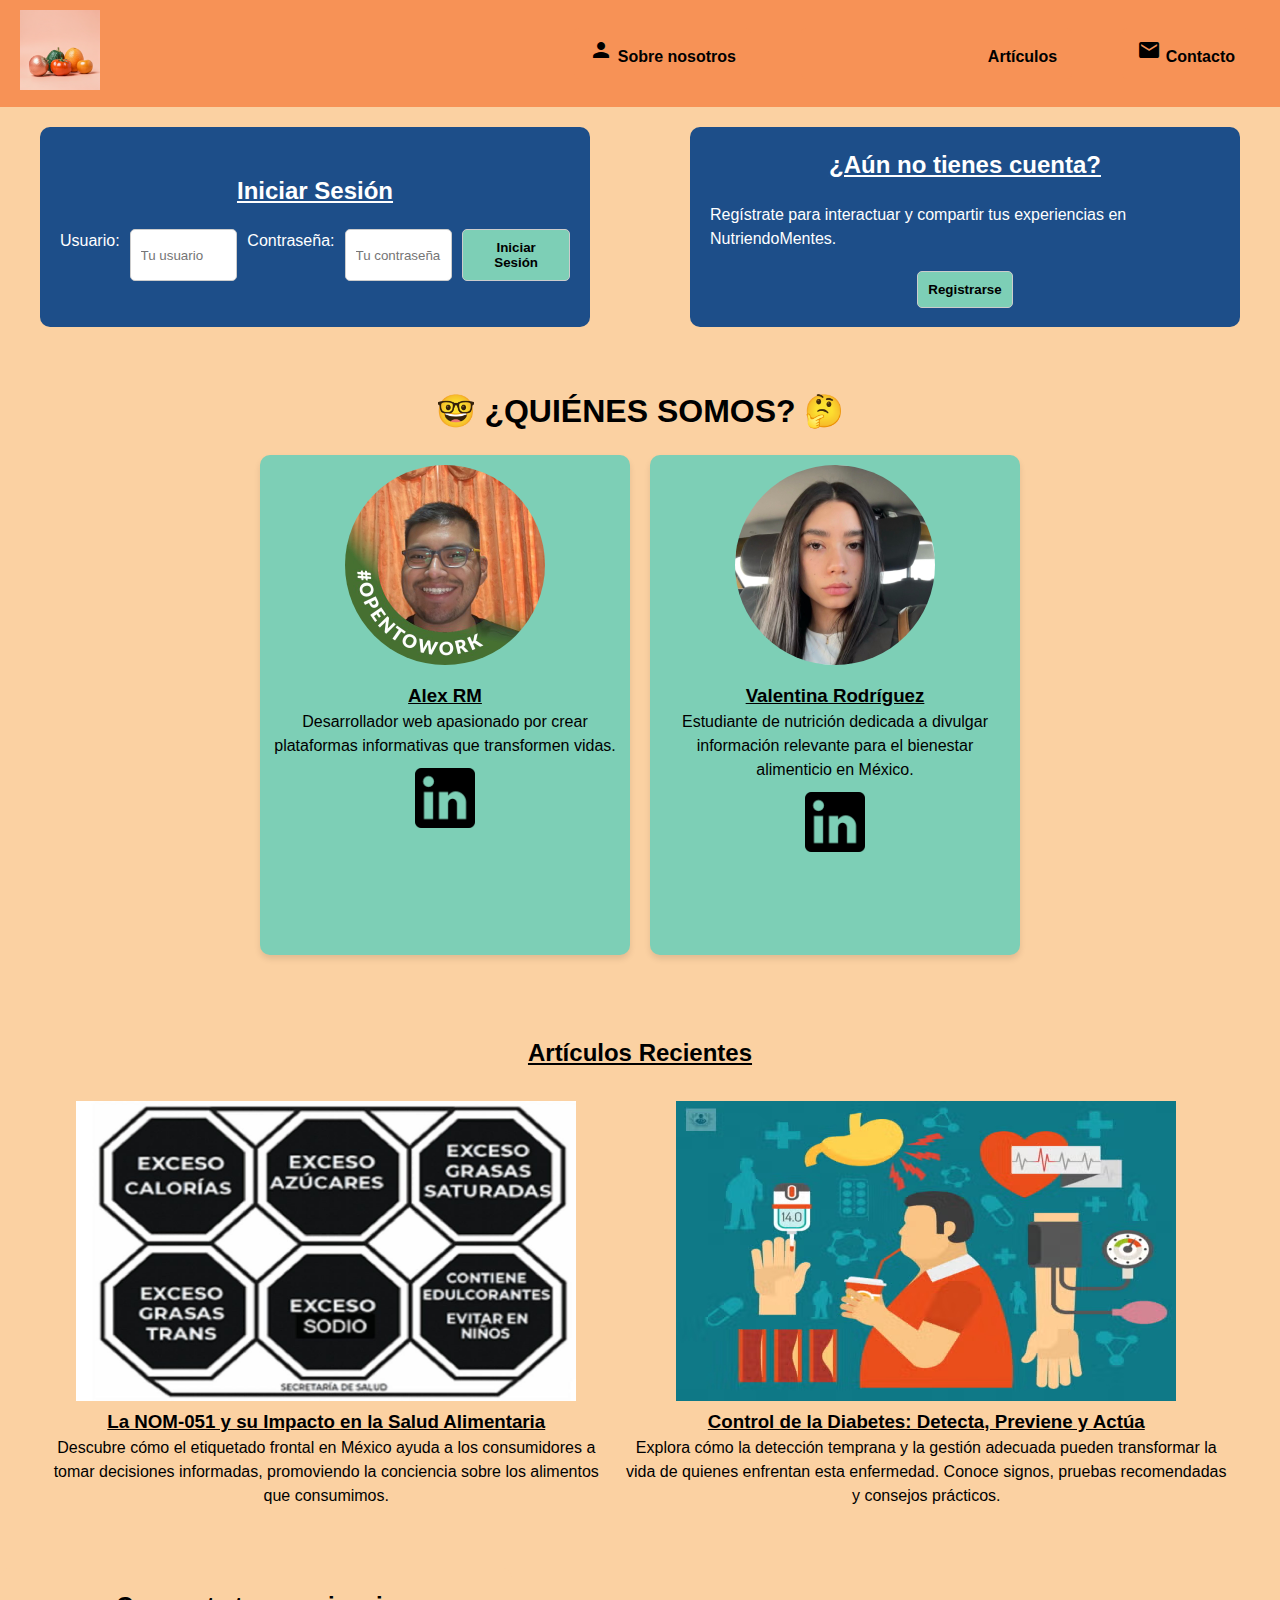
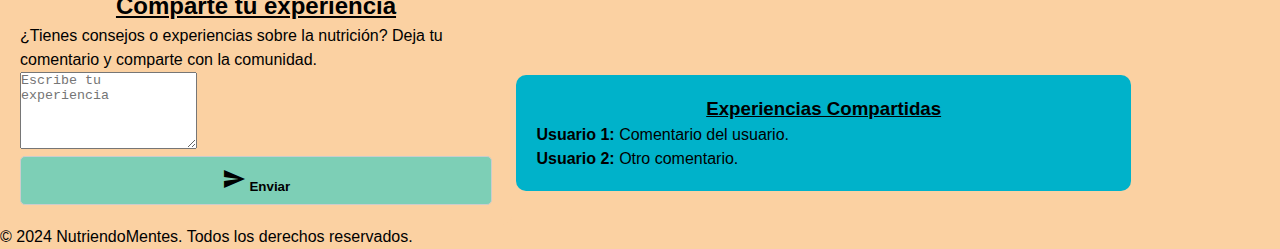
==== index.html @ 524444c1 "feat: :sparkles: Correcciones y cambios en sección de Artículos" ====
<!DOCTYPE html>
<html lang="es">
<head>
    <meta charset="UTF-8">
    <meta name="viewport" content="width=device-width, initial-scale=1.0">
    <meta name="author" content="Alejandro Ruiz Mendoza, Valentina Rodríguez García Ramos">
    <meta name="description" content="Blog sobre nutrición en México y el cambio de hábitos para una vida saludable.">
    <meta name="keywords" content="nutrición, México, salud, hábitos, alimentación, nutriendomentes">
    <meta property="og:title" content="NutriendoMentes">
    <meta property="og:description" content="Blog sobre nutrición en México y el cambio de hábitos para una vida saludable.">
    <meta property="og:image" content="https://raw.githubusercontent.com/AlexRM-27/FPM1/refs/heads/master/assets/nutri.png">
    <meta property="og:url" content="https://alexrm-27.github.io/FPM1/">
    <meta property="og:type" content="website">
    <meta name = "twitter:card" content="summary_large_image">
    <meta name = "twitter:title" content="NutriendoMentes">
    <meta name = "twitter:description" content="Blog sobre nutrición en México y el cambio de hábitos para una vida saludable.">
    <meta name = "twitter:image" content="https://raw.githubusercontent.com/AlexRM-27/FPM1/refs/heads/master/assets/X-NUTRI.png">
    <link rel="stylesheet" href="style.css">
    <title>NutriendoMentes</title>
    <link rel="icon" href="assets/X-NUTRI.png" type="image/x-icon">
    <link rel="stylesheet" href="https://fonts.googleapis.com/icon?family=Material+Icons">
    <link rel="icon" href="path/to/icono.ico" type="image/x-icon">
</head>
<body>
    <header>
        <nav aria-label="Navegación principal" class="navbar">
            <a href="index.html" class="logo"><img src="assets/X-NUTRI.png" alt="NutriendoMentes" width="80" height="80"></a>
            <ul class="nav-menu">
                <li class="nav-item">
                    <a href="#sobre-nosotros"><span class="material-icons">person</span> Sobre nosotros</a>
                </li>
                <li class="nav-item">
                    <a href="#art"><span class="material-icons">article</span> Artículos</a>
                </li>
                <li class="nav-item">
                    <a href="mailto:alejandro.ruiz@ingenieria.unam.edu"><span class="material-icons">email</span> Contacto</a>
                </li>
            </ul>
        </nav>
    </header>

    <!-- Sección de Inicio de Sesión y Registro -->
    <section class="signin-signup">
        <div id="login" class="signin">
            <h2>Iniciar Sesión</h2>
            <form class="signin-form">
                <label for="username">Usuario:</label>
                <input type="text" id="username" placeholder="Tu usuario" required >
                <label for="password">Contraseña:</label>
                <input type="password" id="password" placeholder="Tu contraseña" required>
                <button type="submit">Iniciar Sesión</button>
            </form>
        </div>        
    
        <div id="registro" class="signup">
            <h2>¿Aún no tienes cuenta?</h2>
            <p>Regístrate para interactuar y compartir tus experiencias en NutriendoMentes.</p>
            <a href="registro.html">
                <button>Registrarse</button>
            </a>
        </div>
    </section>


    <main>
    <!-- Sección "Sobre nosotros" -->
         <section id="sobre-nosotros" class="sobre-nosotros">
            <h2>🤓 ¿QUIÉNES SOMOS? 🤔</h2>
            <div class="contenedor-perfiles">
                <!-- Perfil de Alex -->
                <div class="perfil">
                    <img src="assets/alex-lnkdn.jpg" alt="Foto de Alex RM" class="foto-perfil">
                    <h3>Alex RM</h3>
                    <p>Desarrollador web apasionado por crear plataformas informativas que transformen vidas.</p>
                    <a href="https://www.linkedin.com/in/alexrm27/" target="_blank" class="link-linkedin">
                        <img src="assets/linkedin-logo.png" alt="LinkedIn de Alex" width="60" height="60" style="vertical-align: middle;">
                    </a>
                </div>
                <!-- Perfil de Valentina -->
                <div class="perfil">
                    <img src="assets/val-lnkdn.jpg" alt="Foto de Valentina Rodríguez" class="foto-perfil">
                    <h3>Valentina Rodríguez</h3>
                    <p>Estudiante de nutrición dedicada a divulgar información relevante para el bienestar alimenticio en México.</p>
                    <a href="https://www.linkedin.com/in/valentina-rodr%C3%ADguez-garcia-ramos/" target="_blank" class="link-linkedin">
                        <img src="assets/linkedin-logo.png" alt="LinkedIn de Valentina" width="60" height="60" style="vertical-align: middle;">
                    </a>
                </div>
            </div>
        </section>

    <!-- Sección "Artículos del Blog" -->
        <section id="art" class="articulos">
            <h2>Artículos Recientes</h2>
            <div class="contenedor-articulos">
                <a href="art1.html" class="articulo">
                    <figure>
                        <img src="assets/nom051.png" alt="NOM-051 Infografia" width="500" height="300">
                        <figcaption>
                            <h3>La NOM-051 y su Impacto en la Salud Alimentaria</h3>
                            <p>Descubre cómo el etiquetado frontal en México ayuda a los consumidores a tomar decisiones informadas, promoviendo la conciencia sobre los alimentos que consumimos.</p>
                        </figcaption>
                    </figure>
                </a>
                <a  href="art2.html" class="articulo">
                    <figure>
                        <img src="assets/diabetes.png" alt="Diabetes infografía en inglése" width="500" height="300">
                        <figcaption>
                            <h3>Control de la Diabetes: Detecta, Previene y Actúa</h3>
                            <p>Explora cómo la detección temprana y la gestión adecuada pueden transformar la vida de quienes enfrentan esta enfermedad. Conoce signos, pruebas recomendadas y consejos prácticos.</p>
                        </figcaption>
                    </figure>
                </a>
            </div>
        </section>

<!-- Sección de Comentarios Colaborativos -->
<section id="colaboraciones">
    <form>
    <h2>Comparte tu experiencia</h2>
    <p>¿Tienes consejos o experiencias sobre la nutrición? Deja tu comentario y comparte con la comunidad.</p>
        <textarea rows="5" placeholder="Escribe tu experiencia"></textarea>
        <button type="submit"><span class="material-icons">send</span> Enviar</button>
    </form>

    <!-- Lista de comentarios -->
    <ul id="commentList">
        <h3>Experiencias Compartidas</h3>
        <li><strong>Usuario 1:</strong> Comentario del usuario.</li>
        <li><strong>Usuario 2:</strong> Otro comentario.</li>
    </ul>
</section>
</main>

<script>
    // Simulación de autenticación (reutilizando la lógica de la página principal)
    let isLoggedIn = false;

    // Elementos de la sección
    const authWarning = document.getElementById('authWarning');
    const experienceForm = document.getElementById('experienceForm');
    const commentList = document.getElementById('commentList');

    // Mostrar u ocultar el formulario según el estado de sesión
    function updateExperienceSection() {
        if (isLoggedIn) {
            authWarning.style.display = 'none';
            experienceForm.style.display = 'block';
        } else {
            authWarning.style.display = 'block';
            experienceForm.style.display = 'none';
        }
    }

    // Lógica para manejar el envío de experiencias
    experienceForm.addEventListener('submit', function (event) {
        event.preventDefault(); // Prevenir recarga de la página

        if (isLoggedIn) {
            // Obtener datos del formulario
            const nombre = document.getElementById('nombre').value.trim();
            const comentario = document.getElementById('comentario').value.trim();

            if (nombre && comentario) {
                // Crear un nuevo comentario
                const newComment = document.createElement('li');
                newComment.innerHTML = `<strong>${nombre}:</strong> ${comentario}`;
                commentList.appendChild(newComment);

                // Limpiar el formulario
                document.getElementById('nombre').value = '';
                document.getElementById('comentario').value = '';
            } else {
                alert('Por favor, completa todos los campos.');
            }
        } else {
            alert('Debes iniciar sesión para compartir tu experiencia.');
        }
    });

    // Inicializar la sección al cargar la página
    updateExperienceSection();
</script>

<footer>
<p>&copy; 2024 NutriendoMentes. Todos los derechos reservados.</p>
</footer>
    </main>
</body>
</html>
---- style.css ----
:root{
    --color1: #FBD1A2;
    --color2: #F79256;
    --color3: #7DCFB6;
    --color4: #00B2CA;
    --color5: #1D4E89;
    --color6: #000000;
    --color7: #FFFFFF;
}

*{
    margin: 0;
    padding: 0;
    box-sizing: border-box;
}

body {
    background-color: var(--color1);
    font-family: 'Gill Sans', 'Gill Sans MT', Calibri, 'Trebuchet MS', sans-serif;
    color: var(--color6);
    line-height: 1.5;
}

header {
    background-color: var(--color2);
    color: var(--color6);
    padding: 10px 20px;
    text-align: center;
}

h2, h3 {
    font-weight: bold;
    text-align: center;
    text-decoration: underline;
}
/* 
div {
    display: flex;
    flex-direction: column; 
    gap: 20px; 
    align-items: center;
} */

button {
    background-color: var(--color3);
    color: var(--color6);
    border: none;
    margin: auto;
    padding: 10px 20px;
    border-radius: 5px;
    cursor: pointer;
    font-weight: bold;
    transition: transform 0.3s, background-color 0.3s;
}

nav ul {
    list-style: none; /* Quitar bullets */
    display: flex; /* Alinear horizontalmente */
    justify-content: center; /* Centrar los elementos */
    gap: 30px; /* Espaciado entre elementos */
    padding: 0;
    margin: 0;
}

.navbar {
    display: flex;
    align-items: center;
    justify-content: space-between;
}

.nav-item {
    display: inline-block; /* Asegura que cada elemento sea un bloque en línea */
    margin: 0 10px auto; /* Espaciado horizontal entre los elementos */
    padding: 10px 15px; /* Espaciado interno */
    background-color: var(--color2); /* Fondo */
    border-radius: 5px; /* Bordes redondeados */
    text-align: center; /* Centra el texto dentro del bloque */
    transition: background-color 0.3s ease; /* Transición suave al interactuar */
}

.nav-item a {
    text-decoration: none; /* Quitar subrayado */
    color: var(--color6); /* Color del texto */
    font-weight: bold;
    display: block; /* Hace que el enlace ocupe todo el área del bloque */
}

.nav-item:hover {
    background-color: var(--color3); /* Cambiar el fondo al pasar el ratón */
    color: var(--color1); /* Cambiar el color del texto */
}

.signin-signup {
    display: flex;
    gap: 20px; 
    align-items: center;
    margin: 20px auto;
    gap: 20px;
    justify-content: center;
    flex-flow: row wrap;
}

.signin {
    display: flex;
    flex-direction: column;
    justify-content: center; 
    gap: 20px; 
    align-items: center;
    width: 550px;
    height: 200px;
    margin: auto; 
    background-color: var(--color5);
    color: var(--color7);
    padding: 20px;
    border-radius: 10px;
}

.signin-form {
    display: flex;
    flex-direction: row;
    gap: 10px;
    margin: 0 auto;
}

.signup {
    display: flex;
    flex-direction: column;
    justify-content: center;
    gap: 20px;
    align-items: center;
    width: 550px;
    height: 200px;
    margin: auto; 
    background-color: var(--color5);
    color: var(--color7);
    padding: 20px;
    border-radius: 10px;
}

.sobre-nosotros {
    text-align: center;
    margin: 40px auto; /* Centra la sección horizontalmente */
    max-width: 800px; /* Ancho máximo */
    padding: 20px;
    border-radius: 10px;
}

.sobre-nosotros h2 {
    font-size: 2rem;
    margin-bottom: 20px;
    text-decoration: none;
}

.contenedor-perfiles {
    display: flex;
    gap: 20px;
    justify-content: center;
    flex-flow: row;
}

.perfil{
    text-align: center;
    background-color: var(--color3);
    width: 450px;
    height: 500px;
    border-radius: 10px;
    box-shadow: 0 4px 6px rgba(0, 0, 0, 0.1);
    transition: transform 0.3s, background-color 0.3s;
}

.perfil p{
    margin: 0 10px;
}

.foto-perfil{
    width: 200px;
    height: 200px;
    border-radius: 50%;
    object-fit: cover;
    margin: 10px;
}

.link-linkedin{
    display: inline-flex;
    align-items: center;
    text-decoration: none;
    font-weight: bold;
    margin-top: 10px;
}

.perfil:hover{
    transform: scale(1.05);
    background-color: var(--color4);
}

.articulos {
    padding: 20px;
    margin: 10px 0;
}

.contenedor-articulos {
    display: flex;
    gap: 20px;
    padding: 30px;
    overflow-x: auto;
    scroll-snap-type: x mandatory;
}

.articulo{
    scroll-snap-align: start;
    text-align: center;
    text-decoration: none;
    color: var(--letter-color);
}

.boton-art{
    background-color: var(--color5);
    color: var(--color7);
    padding: 10px 20px;
    border-radius: 5px;
    cursor: pointer;
    font-weight: bold;
    transition: transform 0.3s, background-color 0.3s;
}

button:hover {
    background-color: var(--color6);
    color: var(--color7);
}


#login input, button{
    width: 100%;
    padding: 10px;
    border: 1px solid #ccc;
    border-radius: 5px;
    box-sizing: border-box;
}

#colaboraciones form {
    display: inline-block;
    width: 40%; /* Ocupa la mitad del espacio */
    background-color: var(--color1);
    padding: 20px;
    border-radius: 10px;
}

#commentList {
    display: inline-block;
    width: 48%; /* Ocupa la mitad del espacio */
    background-color: var(--color4);
    padding: 20px;
    border-radius: 10px;
    list-style: none; /* Sin bullets */
    max-height: 400px; /* Altura máxima con scroll */
    overflow-y: auto; /* Barra de desplazamiento si es necesario */
}
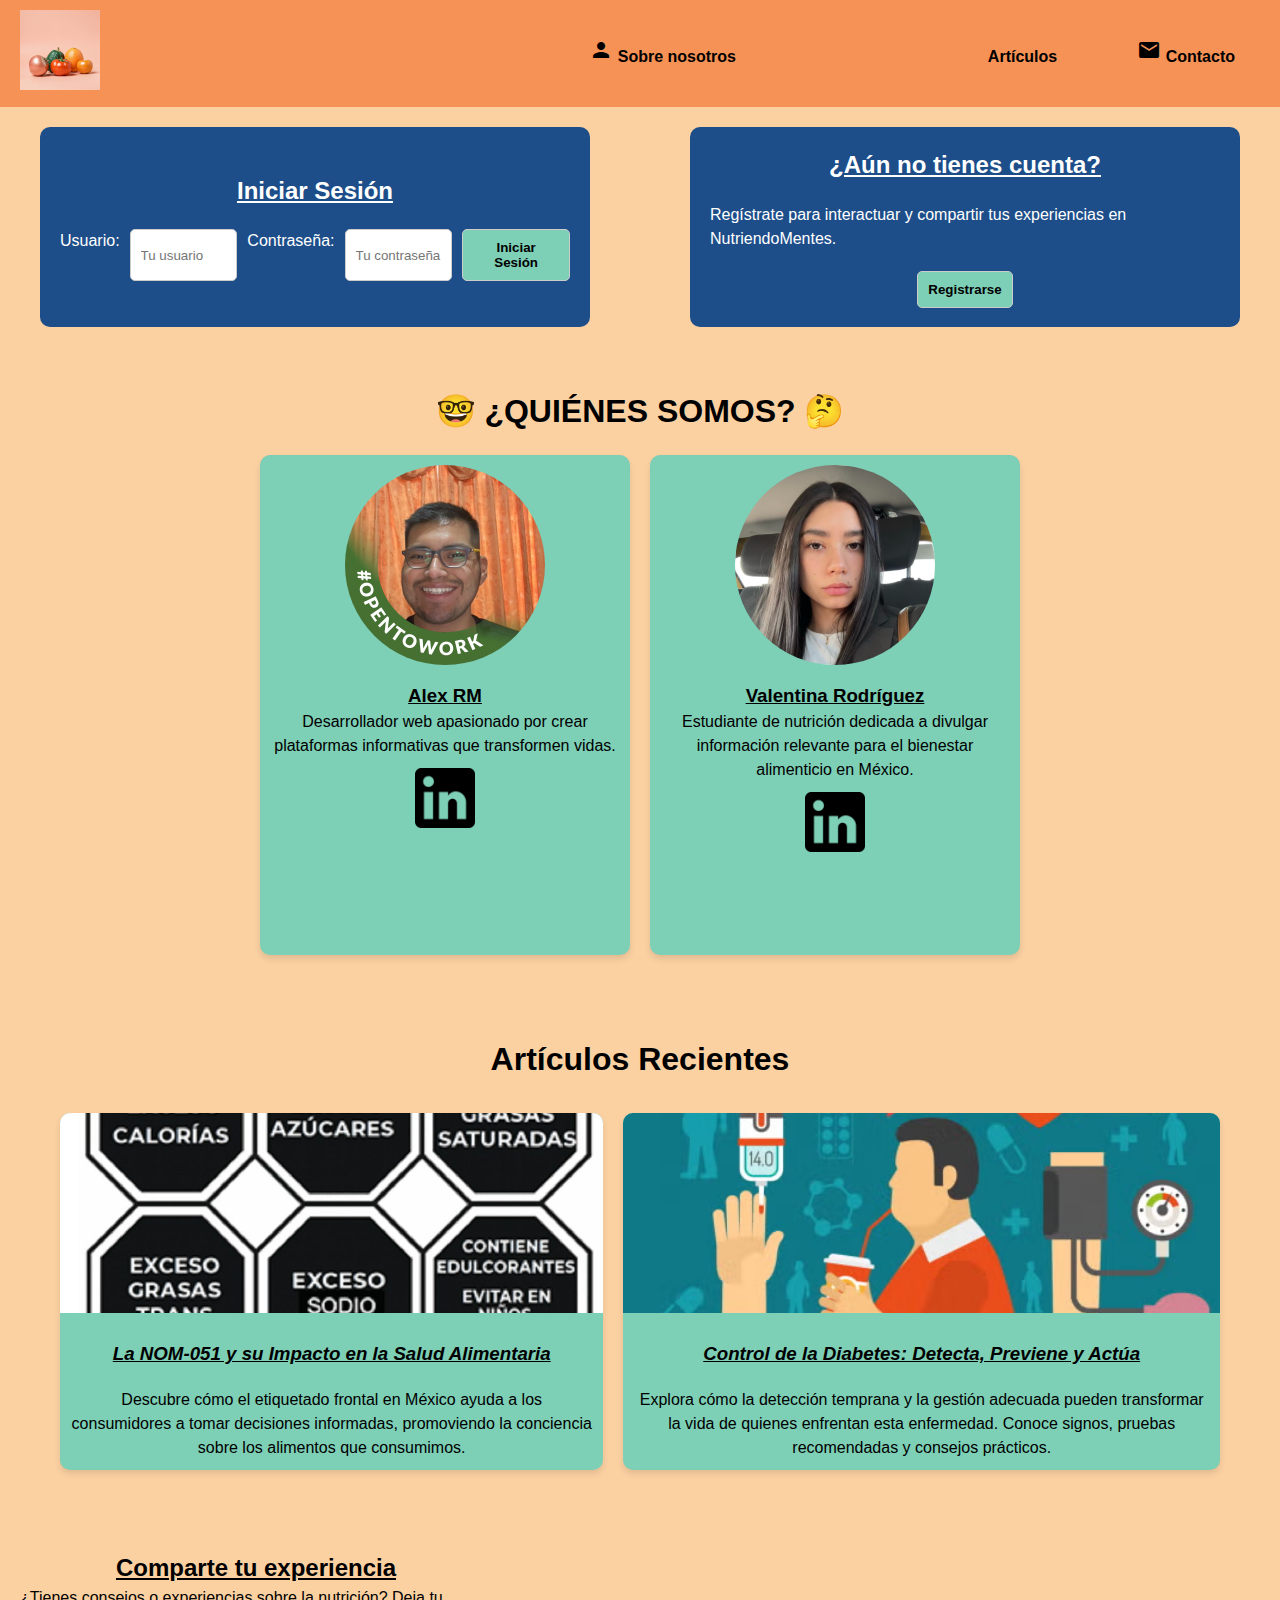
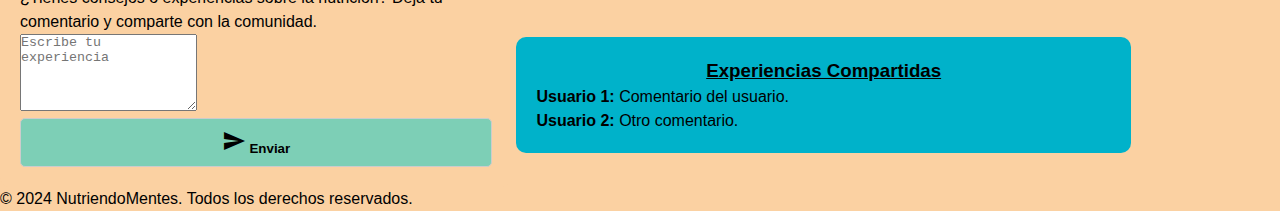
==== commit 31e6203a: "style: :lipstick: Cambio en el diseño de los artículos." ====
--- a/index.html
+++ b/index.html
@@ -94,7 +94,7 @@
             <div class="contenedor-articulos">
                 <a href="art1.html" class="articulo">
                     <figure>
-                        <img src="assets/nom051.png" alt="NOM-051 Infografia" width="500" height="300">
+                        <img src="assets/nom051.png" alt="NOM-051 Infografia">
                         <figcaption>
                             <h3>La NOM-051 y su Impacto en la Salud Alimentaria</h3>
                             <p>Descubre cómo el etiquetado frontal en México ayuda a los consumidores a tomar decisiones informadas, promoviendo la conciencia sobre los alimentos que consumimos.</p>
@@ -103,7 +103,7 @@
                 </a>
                 <a  href="art2.html" class="articulo">
                     <figure>
-                        <img src="assets/diabetes.png" alt="Diabetes infografía en inglése" width="500" height="300">
+                        <img src="assets/diabetes.png" alt="Diabetes infografía en inglése">
                         <figcaption>
                             <h3>Control de la Diabetes: Detecta, Previene y Actúa</h3>
                             <p>Explora cómo la detección temprana y la gestión adecuada pueden transformar la vida de quienes enfrentan esta enfermedad. Conoce signos, pruebas recomendadas y consejos prácticos.</p>
--- a/style.css
+++ b/style.css
@@ -33,13 +33,6 @@
     text-align: center;
     text-decoration: underline;
 }
-/* 
-div {
-    display: flex;
-    flex-direction: column; 
-    gap: 20px; 
-    align-items: center;
-} */
 
 button {
     background-color: var(--color3);
@@ -195,7 +188,12 @@
 
 .articulos {
     padding: 20px;
-    margin: 10px 0;
+    margin: 10px;
+}
+
+.articulos h2 {
+    font-size: 2rem;
+    text-decoration: none;
 }
 
 .contenedor-articulos {
@@ -210,7 +208,32 @@
     scroll-snap-align: start;
     text-align: center;
     text-decoration: none;
-    color: var(--letter-color);
+    color: var(--color6);
+    background-color: var(--color3);
+    border-radius: 10px;
+    box-shadow: 0 4px 6px rgba(0, 0, 0, 0.1);
+    transition: transform 0.3s, background-color 0.3s;
+}
+
+.articulo h3{
+    margin: 20px;
+    font-style: italic;
+}
+
+.articulo p{
+    margin: 10px 10px;
+}
+
+.articulo img{
+    width: 100%;
+    height: 200px;
+    object-fit: cover;
+    border-radius: 10px 10px 0 0;
+}
+
+.articulo:hover{
+    transform: scale(1.05);
+    background-color: var(--color4);
 }
 
 .boton-art{
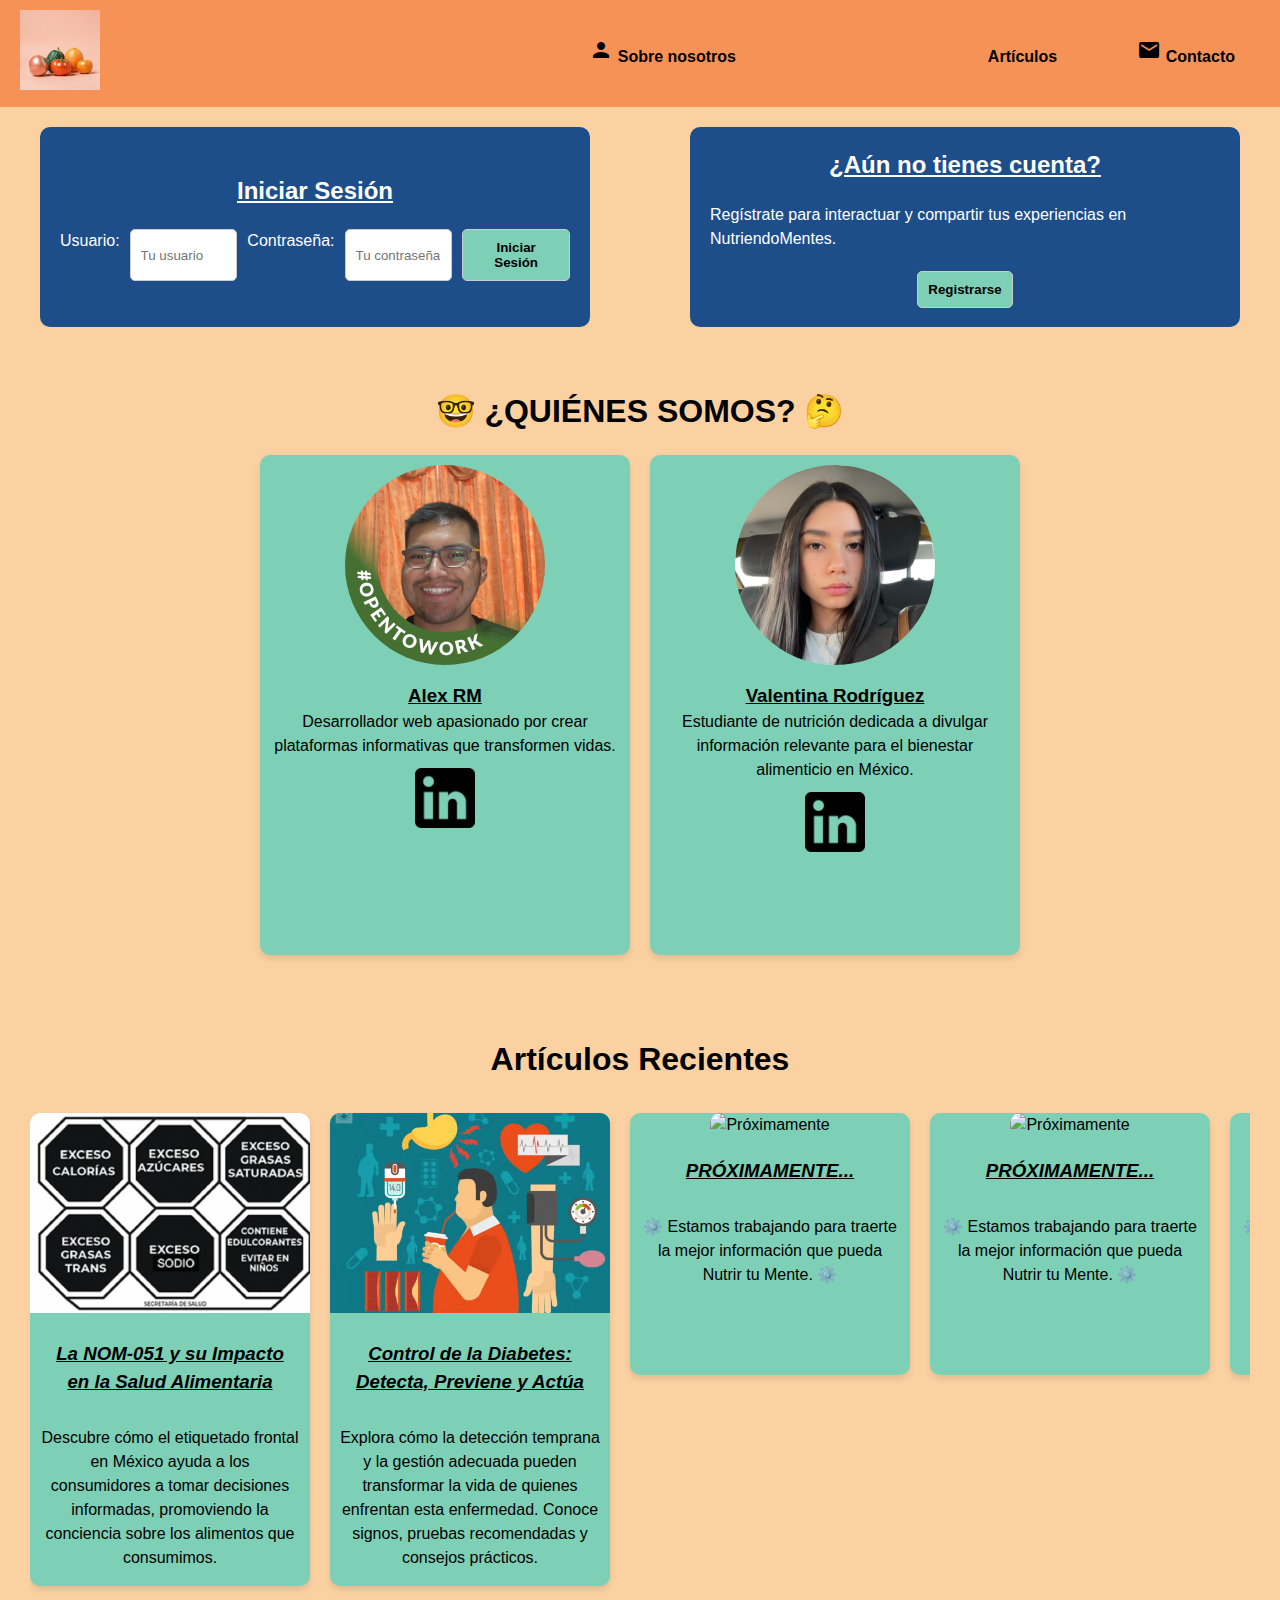
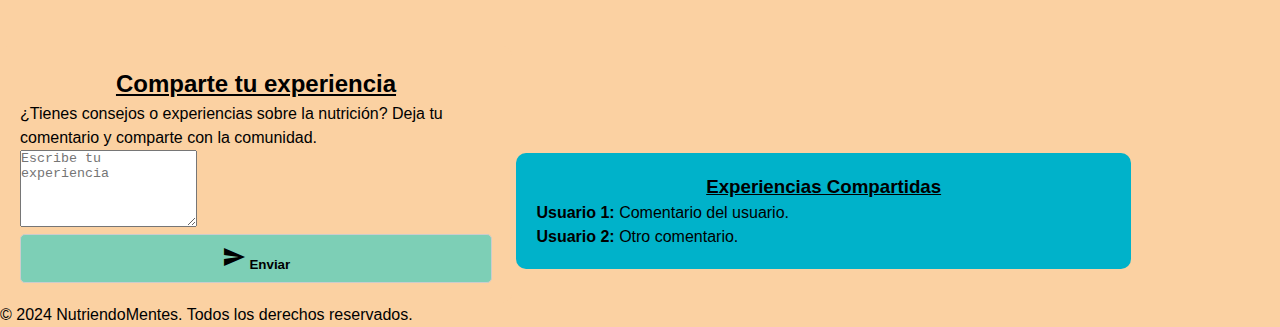
==== commit 0e374cf5: "feat: :sparkles: Correciones y adiciones de estilos en sección de Artículos" ====
--- a/index.html
+++ b/index.html
@@ -103,10 +103,46 @@
                 </a>
                 <a  href="art2.html" class="articulo">
                     <figure>
-                        <img src="assets/diabetes.png" alt="Diabetes infografía en inglése">
+                        <img src="assets/diabetes.png" alt="Diabetes infografía en inglés">
                         <figcaption>
                             <h3>Control de la Diabetes: Detecta, Previene y Actúa</h3>
                             <p>Explora cómo la detección temprana y la gestión adecuada pueden transformar la vida de quienes enfrentan esta enfermedad. Conoce signos, pruebas recomendadas y consejos prácticos.</p>
+                        </figcaption>
+                    </figure>
+                </a>
+                <a  href="#" class="articulo">
+                    <figure>
+                        <img src="https://media0.giphy.com/media/v1.Y2lkPTc5MGI3NjExcmFld3Q2MDh2bG0wbjY3bzl0aGhud2x2bWYwMW9mM25hMHI5b3JiNSZlcD12MV9pbnRlcm5hbF9naWZfYnlfaWQmY3Q9Zw/JqmupuTVZYaQX5s094/giphy.webp" alt="Próximamente">
+                        <figcaption>
+                            <h3>PRÓXIMAMENTE...</h3>
+                            <p>⚙️ Estamos trabajando para traerte la mejor información que pueda Nutrir tu Mente. ⚙️</p>
+                        </figcaption>
+                    </figure>
+                </a>
+                <a  href="#" class="articulo">
+                    <figure>
+                        <img src="https://media0.giphy.com/media/v1.Y2lkPTc5MGI3NjExcmFld3Q2MDh2bG0wbjY3bzl0aGhud2x2bWYwMW9mM25hMHI5b3JiNSZlcD12MV9pbnRlcm5hbF9naWZfYnlfaWQmY3Q9Zw/JqmupuTVZYaQX5s094/giphy.webp" alt="Próximamente">
+                        <figcaption>
+                            <h3>PRÓXIMAMENTE...</h3>
+                            <p>⚙️ Estamos trabajando para traerte la mejor información que pueda Nutrir tu Mente. ⚙️</p>
+                        </figcaption>
+                    </figure>
+                </a>
+                <a  href="#" class="articulo">
+                    <figure>
+                        <img src="https://media0.giphy.com/media/v1.Y2lkPTc5MGI3NjExcmFld3Q2MDh2bG0wbjY3bzl0aGhud2x2bWYwMW9mM25hMHI5b3JiNSZlcD12MV9pbnRlcm5hbF9naWZfYnlfaWQmY3Q9Zw/JqmupuTVZYaQX5s094/giphy.webp" alt="Próximamente">
+                        <figcaption>
+                            <h3>PRÓXIMAMENTE...</h3>
+                            <p>⚙️ Estamos trabajando para traerte la mejor información que pueda Nutrir tu Mente. ⚙️</p>
+                        </figcaption>
+                    </figure>
+                </a>
+                <a  href="#" class="articulo">
+                    <figure>
+                        <img src="https://media0.giphy.com/media/v1.Y2lkPTc5MGI3NjExcmFld3Q2MDh2bG0wbjY3bzl0aGhud2x2bWYwMW9mM25hMHI5b3JiNSZlcD12MV9pbnRlcm5hbF9naWZfYnlfaWQmY3Q9Zw/JqmupuTVZYaQX5s094/giphy.webp" alt="Próximamente">
+                        <figcaption>
+                            <h3>PRÓXIMAMENTE...</h3>
+                            <p>⚙️ Estamos trabajando para traerte la mejor información que pueda Nutrir tu Mente. ⚙️</p>
                         </figcaption>
                     </figure>
                 </a>
--- a/style.css
+++ b/style.css
@@ -208,6 +208,8 @@
     scroll-snap-align: start;
     text-align: center;
     text-decoration: none;
+    width: 300px;
+    height: 100%;
     color: var(--color6);
     background-color: var(--color3);
     border-radius: 10px;
@@ -221,6 +223,9 @@
 }
 
 .articulo p{
+    display: inline-block;
+    width: 260px;
+    height: 150px;
     margin: 10px 10px;
 }
 
@@ -235,22 +240,6 @@
     transform: scale(1.05);
     background-color: var(--color4);
 }
-
-.boton-art{
-    background-color: var(--color5);
-    color: var(--color7);
-    padding: 10px 20px;
-    border-radius: 5px;
-    cursor: pointer;
-    font-weight: bold;
-    transition: transform 0.3s, background-color 0.3s;
-}
-
-button:hover {
-    background-color: var(--color6);
-    color: var(--color7);
-}
-
 
 #login input, button{
     width: 100%;
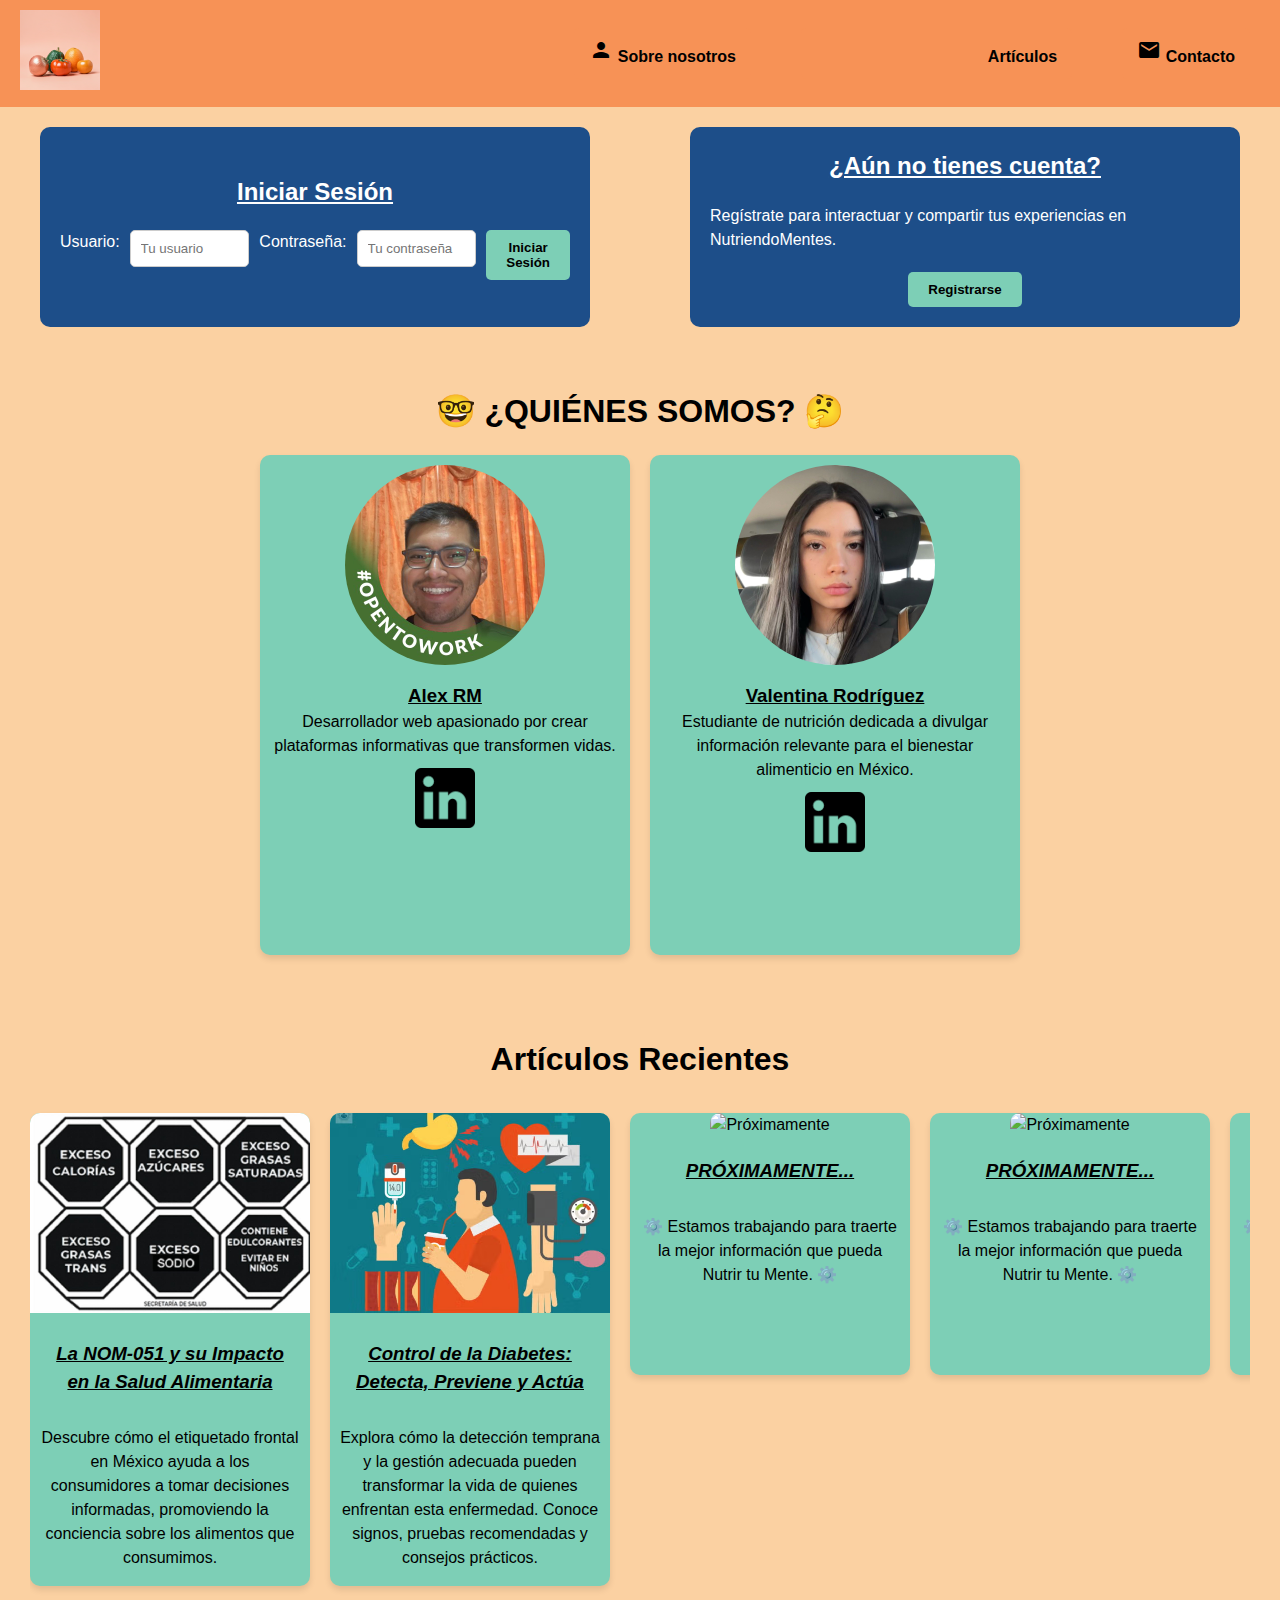
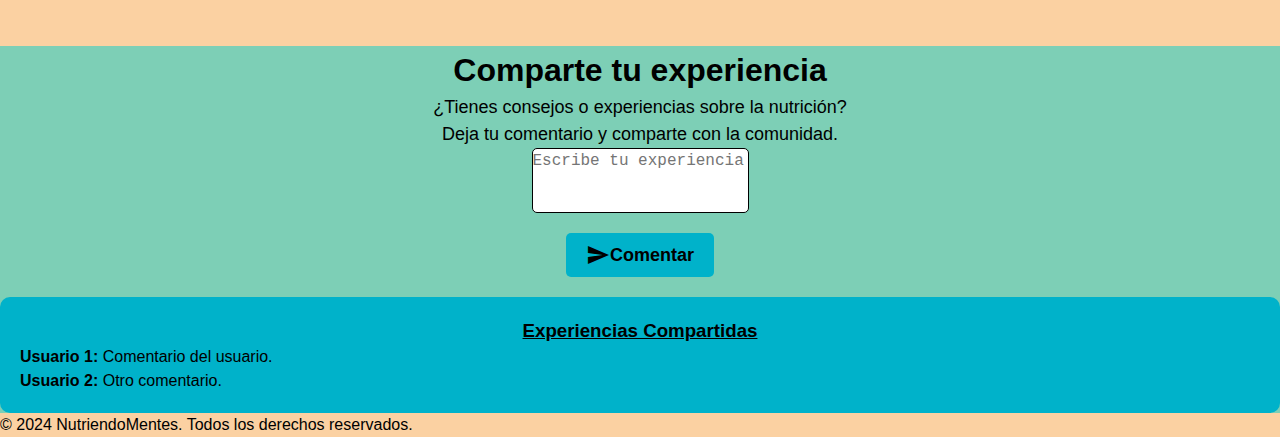
==== commit 2e362cbe: "feat: :sparkles: Rediseño sección comentarios y correcciones menores." ====
--- a/index.html
+++ b/index.html
@@ -150,16 +150,17 @@
         </section>
 
 <!-- Sección de Comentarios Colaborativos -->
-<section id="colaboraciones">
+<section class="experiencias">
     <form>
     <h2>Comparte tu experiencia</h2>
-    <p>¿Tienes consejos o experiencias sobre la nutrición? Deja tu comentario y comparte con la comunidad.</p>
-        <textarea rows="5" placeholder="Escribe tu experiencia"></textarea>
-        <button type="submit"><span class="material-icons">send</span> Enviar</button>
+    <p>¿Tienes consejos o experiencias sobre la nutrición?</p>
+    <p>Deja tu comentario y comparte con la comunidad.</p>
+        <textarea placeholder="Escribe tu experiencia"></textarea>
+        <button type="submit"><span class="material-icons">send</span> <p>Comentar</p></button>
     </form>
 
     <!-- Lista de comentarios -->
-    <ul id="commentList">
+    <ul class="comentarios">
         <h3>Experiencias Compartidas</h3>
         <li><strong>Usuario 1:</strong> Comentario del usuario.</li>
         <li><strong>Usuario 2:</strong> Otro comentario.</li>
@@ -167,56 +168,6 @@
 </section>
 </main>
 
-<script>
-    // Simulación de autenticación (reutilizando la lógica de la página principal)
-    let isLoggedIn = false;
-
-    // Elementos de la sección
-    const authWarning = document.getElementById('authWarning');
-    const experienceForm = document.getElementById('experienceForm');
-    const commentList = document.getElementById('commentList');
-
-    // Mostrar u ocultar el formulario según el estado de sesión
-    function updateExperienceSection() {
-        if (isLoggedIn) {
-            authWarning.style.display = 'none';
-            experienceForm.style.display = 'block';
-        } else {
-            authWarning.style.display = 'block';
-            experienceForm.style.display = 'none';
-        }
-    }
-
-    // Lógica para manejar el envío de experiencias
-    experienceForm.addEventListener('submit', function (event) {
-        event.preventDefault(); // Prevenir recarga de la página
-
-        if (isLoggedIn) {
-            // Obtener datos del formulario
-            const nombre = document.getElementById('nombre').value.trim();
-            const comentario = document.getElementById('comentario').value.trim();
-
-            if (nombre && comentario) {
-                // Crear un nuevo comentario
-                const newComment = document.createElement('li');
-                newComment.innerHTML = `<strong>${nombre}:</strong> ${comentario}`;
-                commentList.appendChild(newComment);
-
-                // Limpiar el formulario
-                document.getElementById('nombre').value = '';
-                document.getElementById('comentario').value = '';
-            } else {
-                alert('Por favor, completa todos los campos.');
-            }
-        } else {
-            alert('Debes iniciar sesión para compartir tu experiencia.');
-        }
-    });
-
-    // Inicializar la sección al cargar la página
-    updateExperienceSection();
-</script>
-
 <footer>
 <p>&copy; 2024 NutriendoMentes. Todos los derechos reservados.</p>
 </footer>
--- a/style.css
+++ b/style.css
@@ -46,6 +46,10 @@
     transition: transform 0.3s, background-color 0.3s;
 }
 
+button:hover {
+    background-color: var(--color4);
+}
+
 nav ul {
     list-style: none; /* Quitar bullets */
     display: flex; /* Alinear horizontalmente */
@@ -59,6 +63,7 @@
     display: flex;
     align-items: center;
     justify-content: space-between;
+    flex-wrap: wrap;
 }
 
 .nav-item {
@@ -130,6 +135,15 @@
     border-radius: 10px;
 }
 
+#login input{
+    width: 100%;
+    height: fit-content;
+    padding: 10px;
+    border: 1px solid #ccc;
+    border-radius: 5px;
+    box-sizing: border-box;
+}
+
 .sobre-nosotros {
     text-align: center;
     margin: 40px auto; /* Centra la sección horizontalmente */
@@ -241,30 +255,76 @@
     background-color: var(--color4);
 }
 
-#login input, button{
+.experiencias {
     width: 100%;
-    padding: 10px;
-    border: 1px solid #ccc;
+    display: flex;
+    flex-flow: column wrap;
+    justify-content: center;
+    background-color: var(--color3);
+}
+
+.experiencias form {
+    display: flex;
+    width: auto;
+    border-radius: 10px;
+    flex-flow: column wrap;
+    justify-content: center;
+    align-items: center;
+}
+
+.experiencias h2 {
+    text-decoration: solid none;
+    font-size: 2rem;
+}
+
+.experiencias p {
+    display: flex;
+    flex-flow: column wrap;
+    justify-content: center;
+    text-align: center;
+    font-size: large;
+}
+
+.experiencias textarea{
+    margin: 0;
+    padding: 0;
+    font-size: 16px;
+    line-height: 1.5;
+    resize: none;
+    overflow: scroll;
     border-radius: 5px;
-    box-sizing: border-box;
-}
-
-#colaboraciones form {
+    border: 1px solid var(--color6);
+    max-width: auto;
+    max-height: auto;
+}
+
+.experiencias button {
+    display: flex;
+    flex-direction: row;
+    text-align: center;
+    justify-content: center;
+    align-items: center;
+    margin: 20px;
+    padding: 10px 20px;
+    background-color: var(--color4);
+    border: none;
+    border-radius: 5px;
+    cursor: pointer;
+    transition: background-color 0.3s ease;
+}
+
+.experiencias button:hover {
+    background-color: var(--color5);
+}
+
+.comentarios {
     display: inline-block;
-    width: 40%; /* Ocupa la mitad del espacio */
-    background-color: var(--color1);
-    padding: 20px;
-    border-radius: 10px;
-}
-
-#commentList {
-    display: inline-block;
-    width: 48%; /* Ocupa la mitad del espacio */
-    background-color: var(--color4);
-    padding: 20px;
-    border-radius: 10px;
-    list-style: none; /* Sin bullets */
-    max-height: 400px; /* Altura máxima con scroll */
-    overflow-y: auto; /* Barra de desplazamiento si es necesario */
-}
-
+    width: auto;
+    background-color: var(--color4);
+    padding: 20px;
+    border-radius: 10px;
+    list-style: none;
+    max-height: 400px;
+    overflow-y: auto;
+}
+
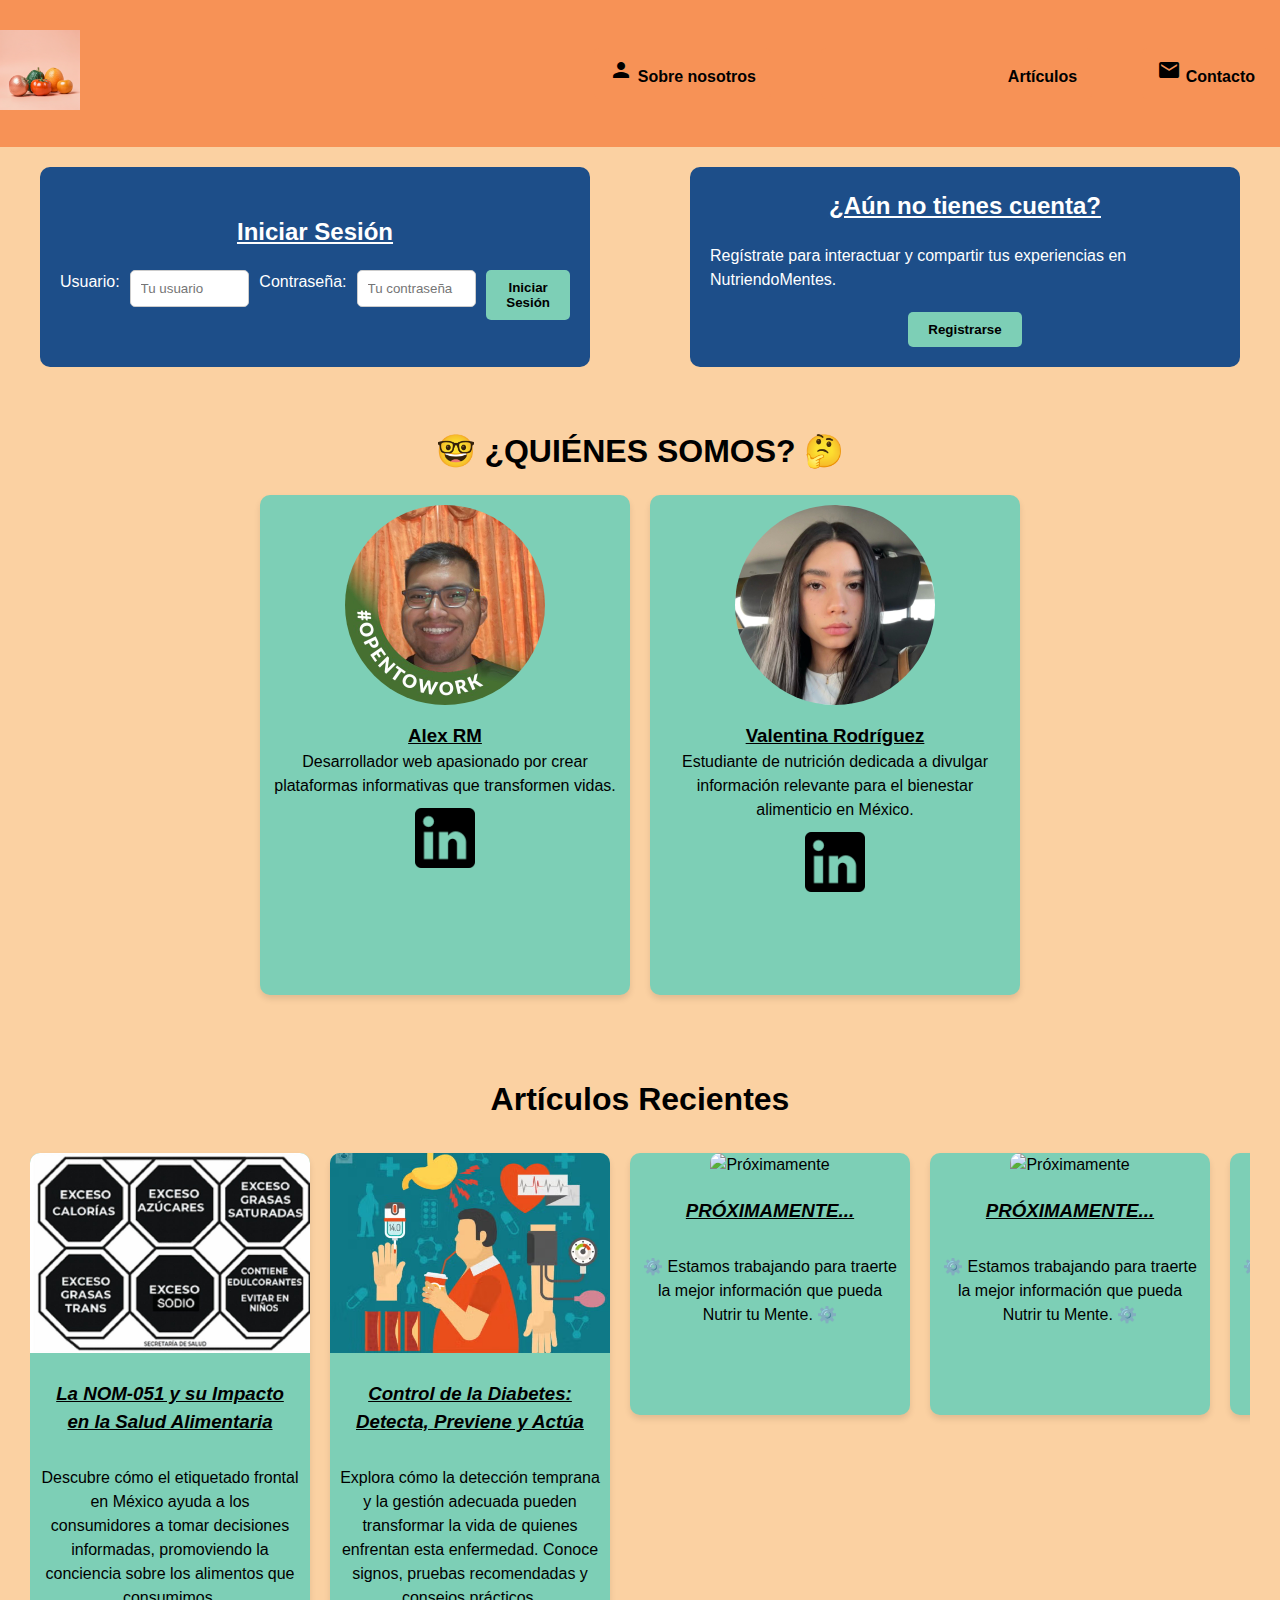
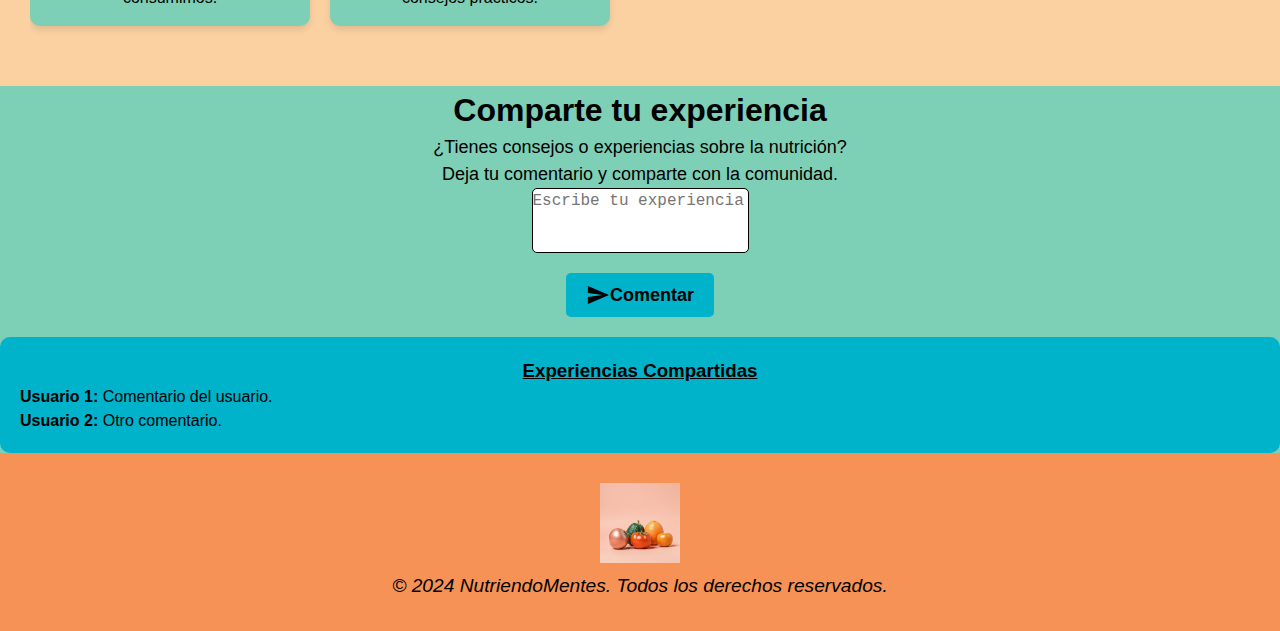
==== commit d21b9b98: "feat: :lipstick: Se añade estilo en el footer." ====
--- a/index.html
+++ b/index.html
@@ -169,6 +169,7 @@
 </main>
 
 <footer>
+<a href="index.html" class="logo"><img src="assets/X-NUTRI.png" alt="NutriendoMentes" width="80" height="80"></a>
 <p>&copy; 2024 NutriendoMentes. Todos los derechos reservados.</p>
 </footer>
     </main>
--- a/style.css
+++ b/style.css
@@ -24,7 +24,7 @@
 header {
     background-color: var(--color2);
     color: var(--color6);
-    padding: 10px 20px;
+    padding: 30px 0;
     text-align: center;
 }
 
@@ -48,6 +48,15 @@
 
 button:hover {
     background-color: var(--color4);
+}
+
+footer{
+    background-color: var(--color2);
+    color: var(--color6);
+    text-align: center;
+    font-size: larger;
+    font-style: italic;
+    padding: 30px 0;
 }
 
 nav ul {
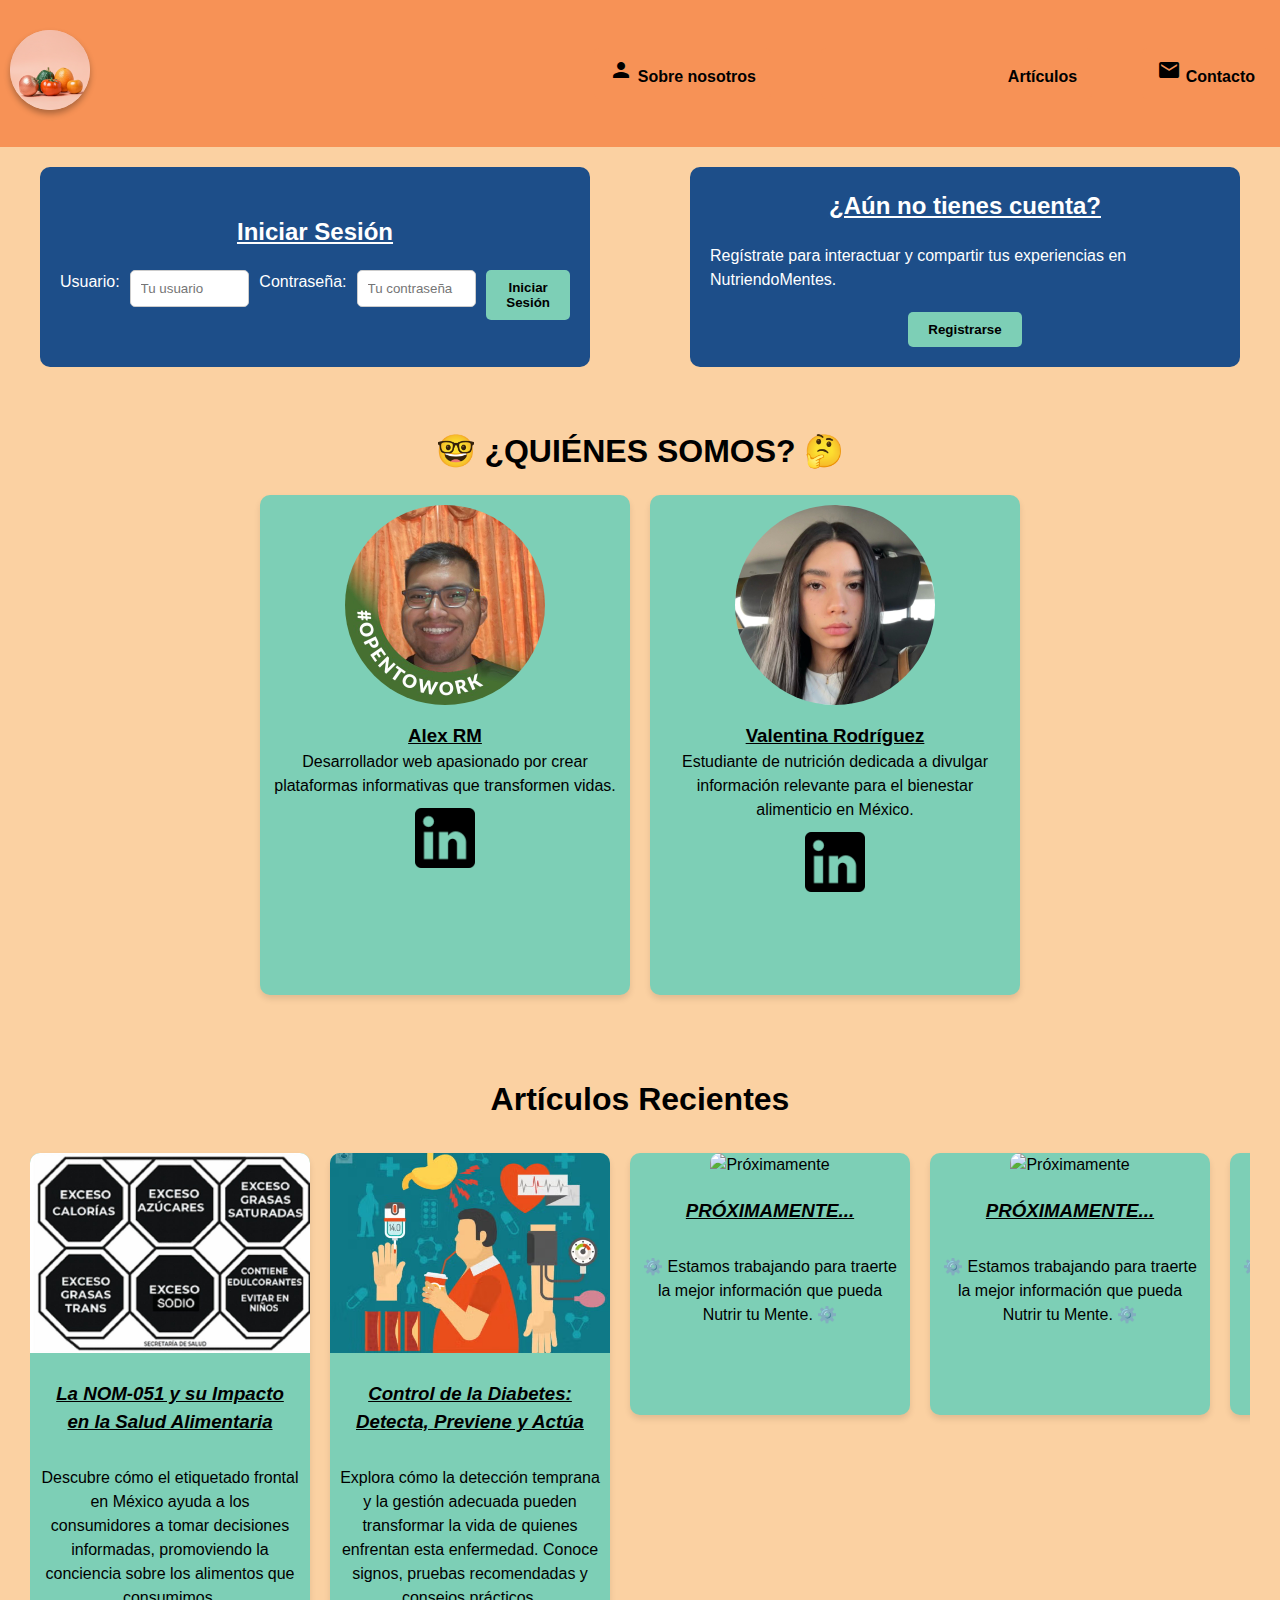
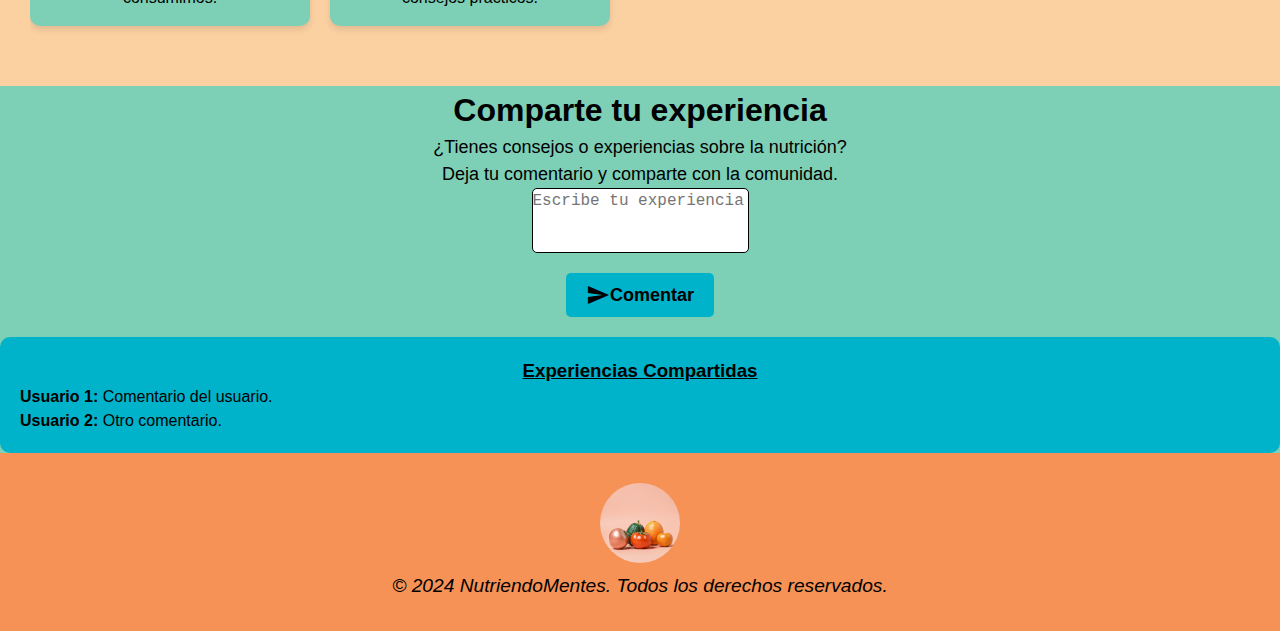
==== commit cb814ca4: "feat: :sparkles: Se agrega logo flotante en página principal." ====
--- a/index.html
+++ b/index.html
@@ -38,7 +38,9 @@
             </ul>
         </nav>
     </header>
-
+    <div class="logo-flotante">
+        <a href="index.html"><img src="assets/X-NUTRI.png" alt="NutriendoMentes"></a>
+    </div>
     <!-- Sección de Inicio de Sesión y Registro -->
     <section class="signin-signup">
         <div id="login" class="signin">
--- a/style.css
+++ b/style.css
@@ -28,7 +28,7 @@
     text-align: center;
 }
 
-h2, h3 {
+h1, h2, h3 {
     font-weight: bold;
     text-align: center;
     text-decoration: underline;
@@ -57,6 +57,10 @@
     font-size: larger;
     font-style: italic;
     padding: 30px 0;
+    position: relative;
+    bottom: 0;
+    left: 0;
+    right: 0;
 }
 
 nav ul {
@@ -68,11 +72,37 @@
     margin: 0;
 }
 
+.logo-flotante{
+    position: fixed;
+    top: 30px;
+    left: 10px;
+    width: 80px;
+    height: 80px;
+    border-radius: 50%;
+    z-index: 100;
+    box-shadow: 0 4px 6px rgba(0, 0, 0, 0.3);
+}
+
+.logo-flotante img {
+    width: 100%;
+    height: 100%;
+    border-radius: 50%;
+}
+
+.logo {
+    padding: 0 10px;
+}
+
+.logo img {
+    border-radius: 50%;
+}
+
 .navbar {
     display: flex;
     align-items: center;
     justify-content: space-between;
     flex-wrap: wrap;
+    overflow: hidden;
 }
 
 .nav-item {
@@ -142,6 +172,38 @@
     color: var(--color7);
     padding: 20px;
     border-radius: 10px;
+}
+
+.signup-form {
+    display: flex;
+    flex-direction: column;
+    gap: 10px;
+    width: 400px;
+    margin: 0 auto;
+}
+
+.signup-form label {
+    text-align: center;
+    font-size: larger;
+    font-weight: bold;
+    padding-top: 20px;
+}
+
+.input-signup-form {
+    width: auto;
+    height: auto;
+    padding: 4px 30px;
+    font-size: 16px;
+    border-radius: 10px;
+    text-decoration: solid none;
+}
+
+.signup-display{
+    padding: 30px;
+}
+
+.signup-button{
+    margin-top: 20px;
 }
 
 #login input{
@@ -337,3 +399,16 @@
     overflow-y: auto;
 }
 
+.articulo-display{
+    padding: 30px 0;
+}
+
+.pdf-articulo{
+    display: flex;
+    align-items: center;
+    width: 90%; 
+    height: 80vh; 
+    margin: 0 auto;
+    border: 1px solid #ccc;
+    box-shadow: 0 4px 8px rgba(0, 0, 0, 0.2);
+}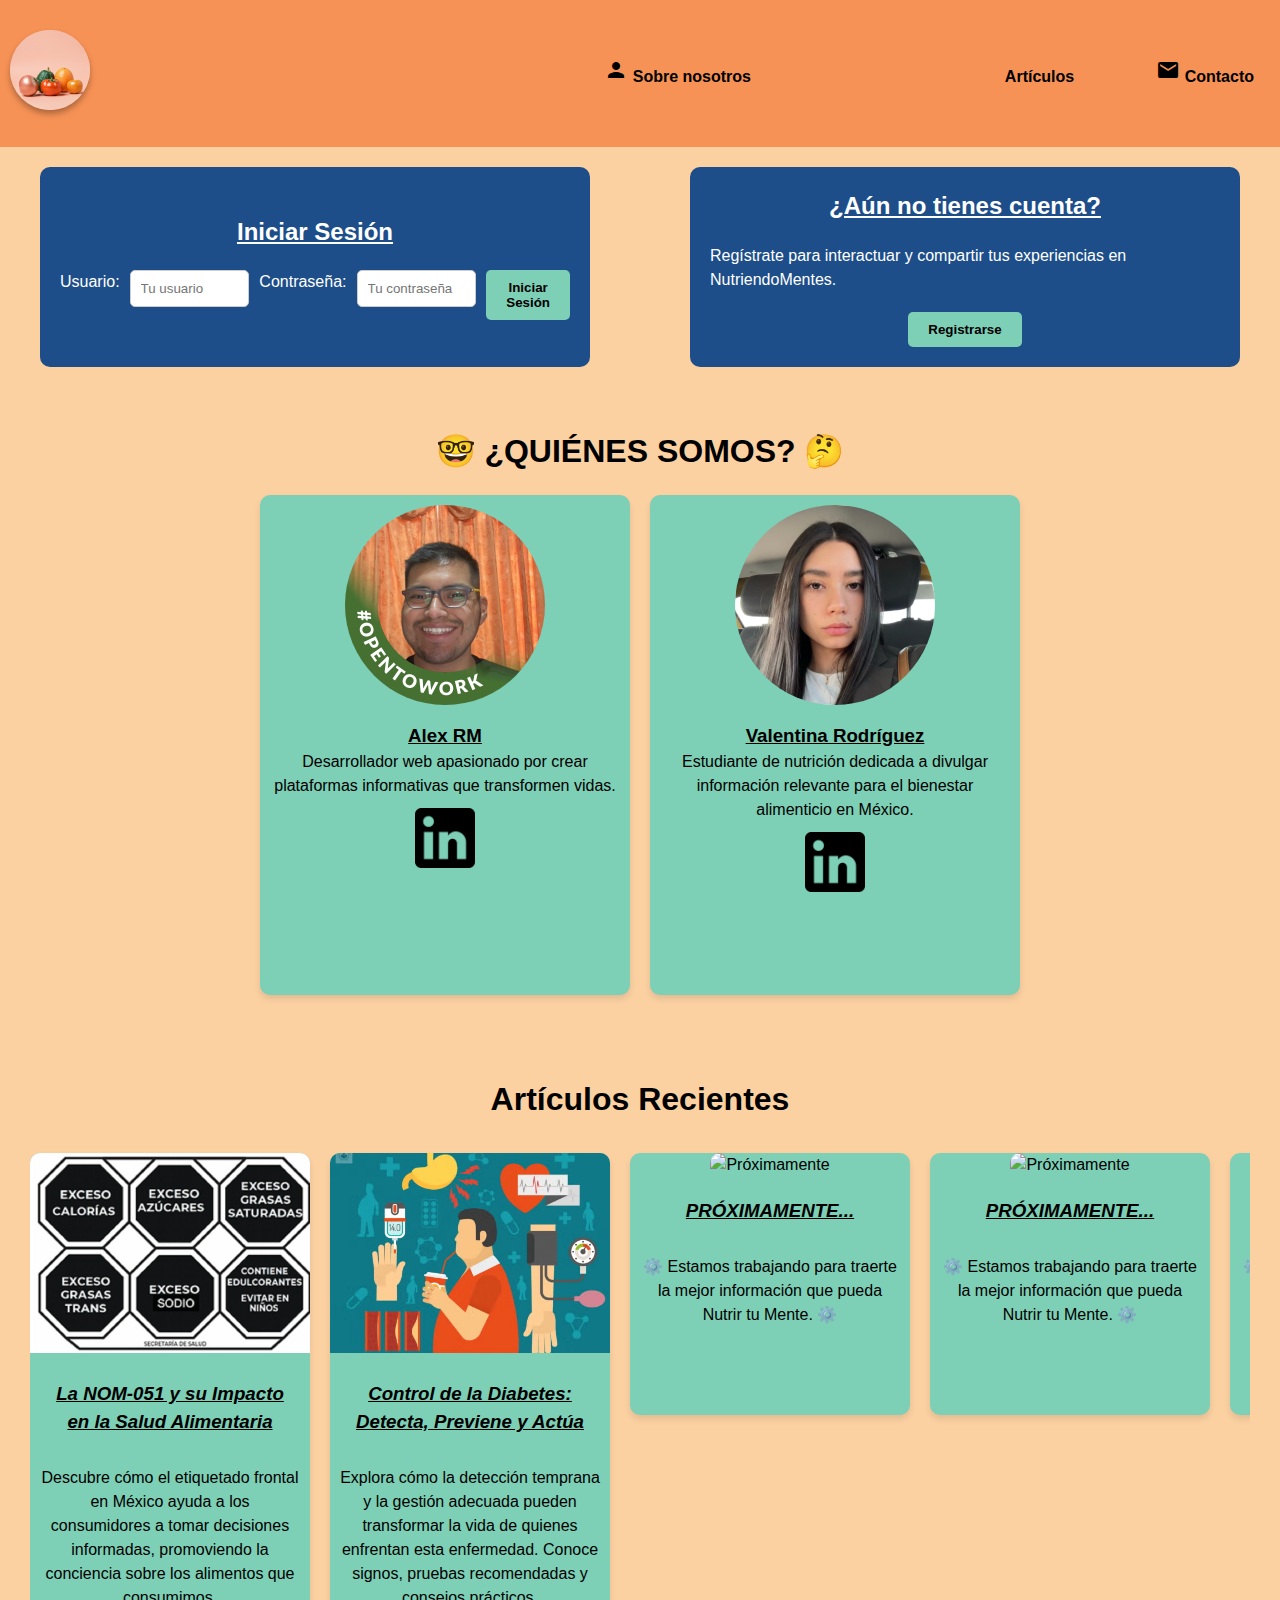
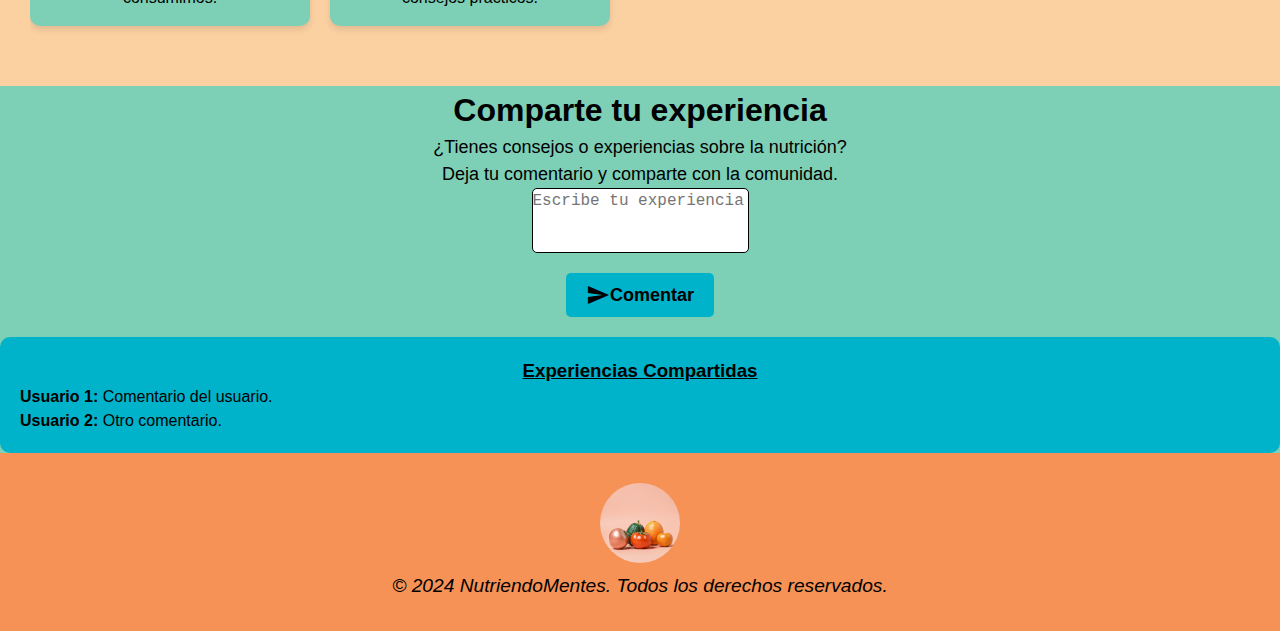
==== commit 18346355: "Se crean hojas de estilos dedicadas para las páginas adyacentes a la principal y se modifican todas " ====
--- a/index.html
+++ b/index.html
@@ -15,7 +15,7 @@
     <meta name = "twitter:title" content="NutriendoMentes">
     <meta name = "twitter:description" content="Blog sobre nutrición en México y el cambio de hábitos para una vida saludable.">
     <meta name = "twitter:image" content="https://raw.githubusercontent.com/AlexRM-27/FPM1/refs/heads/master/assets/X-NUTRI.png">
-    <link rel="stylesheet" href="style.css">
+    <link rel="stylesheet" href="estilos/style.css">
     <title>NutriendoMentes</title>
     <link rel="icon" href="assets/X-NUTRI.png" type="image/x-icon">
     <link rel="stylesheet" href="https://fonts.googleapis.com/icon?family=Material+Icons">
--- a/estilos/style.css
+++ b/estilos/style.css
@@ -0,0 +1,368 @@
+:root{
+    --color1: #FBD1A2;
+    --color2: #F79256;
+    --color3: #7DCFB6;
+    --color4: #00B2CA;
+    --color5: #1D4E89;
+    --color6: #000000;
+    --color7: #FFFFFF;
+}
+
+*{
+    margin: 0;
+    padding: 0;
+    box-sizing: border-box;
+}
+
+body {
+    background-color: var(--color1);
+    font-family: 'Gill Sans', 'Gill Sans MT', Calibri, 'Trebuchet MS', sans-serif;
+    color: var(--color6);
+    line-height: 1.5;
+}
+
+header {
+    background-color: var(--color2);
+    color: var(--color6);
+    padding: 1.875rem 0;
+    text-align: center;
+}
+
+h1, h2, h3 {
+    font-weight: bold;
+    text-align: center;
+    text-decoration: underline;
+}
+
+button {
+    background-color: var(--color3);
+    color: var(--color6);
+    border: none;
+    margin: auto;
+    padding: 0.625rem 1.25rem;
+    border-radius: 0.3125rem;
+    cursor: pointer;
+    font-weight: bold;
+    transition: transform 0.3s, background-color 0.3s;
+}
+
+button:hover {
+    background-color: var(--color4);
+}
+
+footer{
+    background-color: var(--color2);
+    color: var(--color6);
+    text-align: center;
+    font-size: larger;
+    font-style: italic;
+    padding: 1.875rem 0;
+    position: relative;
+    bottom: 0;
+    left: 0;
+    right: 0;
+}
+
+nav ul {
+    list-style: none; /* Quitar bullets */
+    display: flex; /* Alinear horizontalmente */
+    justify-content: center; /* Centrar los elementos */
+    gap: 1.875rem; /* Espaciado entre elementos */
+    padding: 0;
+    margin: 0;
+}
+
+.logo-flotante{
+    position: fixed;
+    top: 1.875rem;
+    left: 0.625rem;
+    width: 5rem;
+    height: 5rem;
+    border-radius: 50%;
+    z-index: 100;
+    box-shadow: 0 4px 6px rgba(0, 0, 0, 0.3);
+}
+
+.logo-flotante img {
+    width: 100%;
+    height: 100%;
+    border-radius: 50%;
+}
+
+.logo {
+    padding: 0 0.625rem;
+}
+
+.logo img {
+    border-radius: 50%;
+}
+
+.navbar {
+    display: flex;
+    align-items: center;
+    justify-content: space-between;
+    flex-wrap: wrap;
+    overflow: hidden;
+}
+
+.nav-item {
+    display: inline-block; /* Asegura que cada elemento sea un bloque en línea */
+    margin: 0 0.625rem auto; /* Espaciado horizontal entre los elementos */
+    padding: 0.625rem 1rem; /* Espaciado interno */
+    background-color: var(--color2); /* Fondo */
+    border-radius: 0.3125rem; /* Bordes redondeados */
+    text-align: center; /* Centra el texto dentro del bloque */
+    transition: background-color 0.3s ease; /* Transición suave al interactuar */
+}
+
+.nav-item a {
+    text-decoration: none; /* Quitar subrayado */
+    color: var(--color6); /* Color del texto */
+    font-weight: bold;
+    display: block; /* Hace que el enlace ocupe todo el área del bloque */
+}
+
+.nav-item:hover {
+    background-color: var(--color3); /* Cambiar el fondo al pasar el ratón */
+    color: var(--color1); /* Cambiar el color del texto */
+}
+
+.signin-signup {
+    display: flex;
+    gap: 1.25rem; 
+    align-items: center;
+    margin: 1.25rem auto;
+    gap: 1.25rem;
+    justify-content: center;
+    flex-flow: row wrap;
+}
+
+.signup {
+    display: flex;
+    flex-direction: column;
+    justify-content: center;
+    gap: 1.25rem;
+    align-items: center;
+    width: 34.375rem;
+    height: 12.5rem;
+    margin: auto; 
+    background-color: var(--color5);
+    color: var(--color7);
+    padding: 1.25rem;
+    border-radius: 0.625rem;
+}
+
+.signin {
+    display: flex;
+    flex-direction: column;
+    justify-content: center; 
+    gap: 1.25rem; 
+    align-items: center;
+    width: 34.375rem;
+    height: 12.5rem;
+    margin: auto; 
+    background-color: var(--color5);
+    color: var(--color7);
+    padding: 1.25rem;
+    border-radius: 0.625rem;
+}
+
+.signin-form {
+    display: flex;
+    flex-direction: row;
+    gap: 0.625rem;
+    margin: 0 auto;
+}
+
+#login input{
+    width: 100%;
+    height: fit-content;
+    padding: 0.625rem;
+    border: 1px solid #ccc;
+    border-radius: 0.3125rem;
+    box-sizing: border-box;
+}
+
+.sobre-nosotros {
+    text-align: center;
+    margin: 2.5rem auto; /* Centra la sección horizontalmente */
+    max-width: 50rem; /* Ancho máximo */
+    padding: 1.25rem;
+    border-radius: 0.625rem;
+}
+
+.sobre-nosotros h2 {
+    font-size: 2rem;
+    margin-bottom: 1.25rem;
+    text-decoration: none;
+}
+
+.contenedor-perfiles {
+    display: flex;
+    gap: 1.25rem;
+    justify-content: center;
+    flex-flow: row;
+}
+
+.perfil{
+    text-align: center;
+    background-color: var(--color3);
+    width: 28.125rem;
+    height: 31.25rem;
+    border-radius: 0.625rem;
+    box-shadow: 0 4px 6px rgba(0, 0, 0, 0.1);
+    transition: transform 0.3s, background-color 0.3s;
+}
+
+.perfil p{
+    margin: 0 0.625rem;
+}
+
+.foto-perfil{
+    width: 12.5rem;
+    height: 12.5rem;
+    border-radius: 50%;
+    object-fit: cover;
+    margin: 0.625rem;
+}
+
+.link-linkedin{
+    display: inline-flex;
+    align-items: center;
+    text-decoration: none;
+    font-weight: bold;
+    margin-top: 0.625rem;
+}
+
+.perfil:hover{
+    transform: scale(1.05);
+    background-color: var(--color4);
+}
+
+.articulos {
+    padding: 1.25rem;
+    margin: 0.625rem;
+}
+
+.articulos h2 {
+    font-size: 2rem;
+    text-decoration: none;
+}
+
+.contenedor-articulos {
+    display: flex;
+    gap: 1.25rem;
+    padding: 1.875rem;
+    overflow-x: auto;
+    scroll-snap-type: x mandatory;
+}
+
+.articulo{
+    scroll-snap-align: start;
+    text-align: center;
+    text-decoration: none;
+    width: 18.75rem;
+    height: 100%;
+    color: var(--color6);
+    background-color: var(--color3);
+    border-radius: 0.625rem;
+    box-shadow: 0 4px 6px rgba(0, 0, 0, 0.1);
+    transition: transform 0.3s, background-color 0.3s;
+}
+
+.articulo h3{
+    margin: 1.25rem;
+    font-style: italic;
+}
+
+.articulo p{
+    display: inline-block;
+    width: 16.25rem;
+    height: 9.375rem;
+    margin: 0.625rem 0.625rem;
+}
+
+.articulo img{
+    width: 100%;
+    height: 12.5rem;
+    object-fit: cover;
+    border-radius: 0.625rem 0.625rem 0 0;
+}
+
+.articulo:hover{
+    transform: scale(1.05);
+    background-color: var(--color4);
+}
+
+.experiencias {
+    width: 100%;
+    display: flex;
+    flex-flow: column wrap;
+    justify-content: center;
+    background-color: var(--color3);
+}
+
+.experiencias form {
+    display: flex;
+    width: auto;
+    border-radius: 0.625rem;
+    flex-flow: column wrap;
+    justify-content: center;
+    align-items: center;
+}
+
+.experiencias h2 {
+    text-decoration: solid none;
+    font-size: 2rem;
+}
+
+.experiencias p {
+    display: flex;
+    flex-flow: column wrap;
+    justify-content: center;
+    text-align: center;
+    font-size: large;
+}
+
+.experiencias textarea{
+    margin: 0;
+    padding: 0;
+    font-size: 1rem;
+    line-height: 1.5;
+    resize: none;
+    overflow: scroll;
+    border-radius: 0.3125rem;
+    border: 1px solid var(--color6);
+    max-width: auto;
+    max-height: auto;
+}
+
+.experiencias button {
+    display: flex;
+    flex-direction: row;
+    text-align: center;
+    justify-content: center;
+    align-items: center;
+    margin: 1.25rem;
+    padding: 0.625rem 1.25rem;
+    background-color: var(--color4);
+    border: none;
+    border-radius: 0.3125rem;
+    cursor: pointer;
+    transition: background-color 0.3s ease;
+}
+
+.experiencias button:hover {
+    background-color: var(--color5);
+}
+
+.comentarios {
+    display: inline-block;
+    width: auto;
+    background-color: var(--color4);
+    padding: 1.25rem;
+    border-radius: 0.625rem;
+    list-style: none;
+    max-height: 25rem;
+    overflow-y: auto;
+}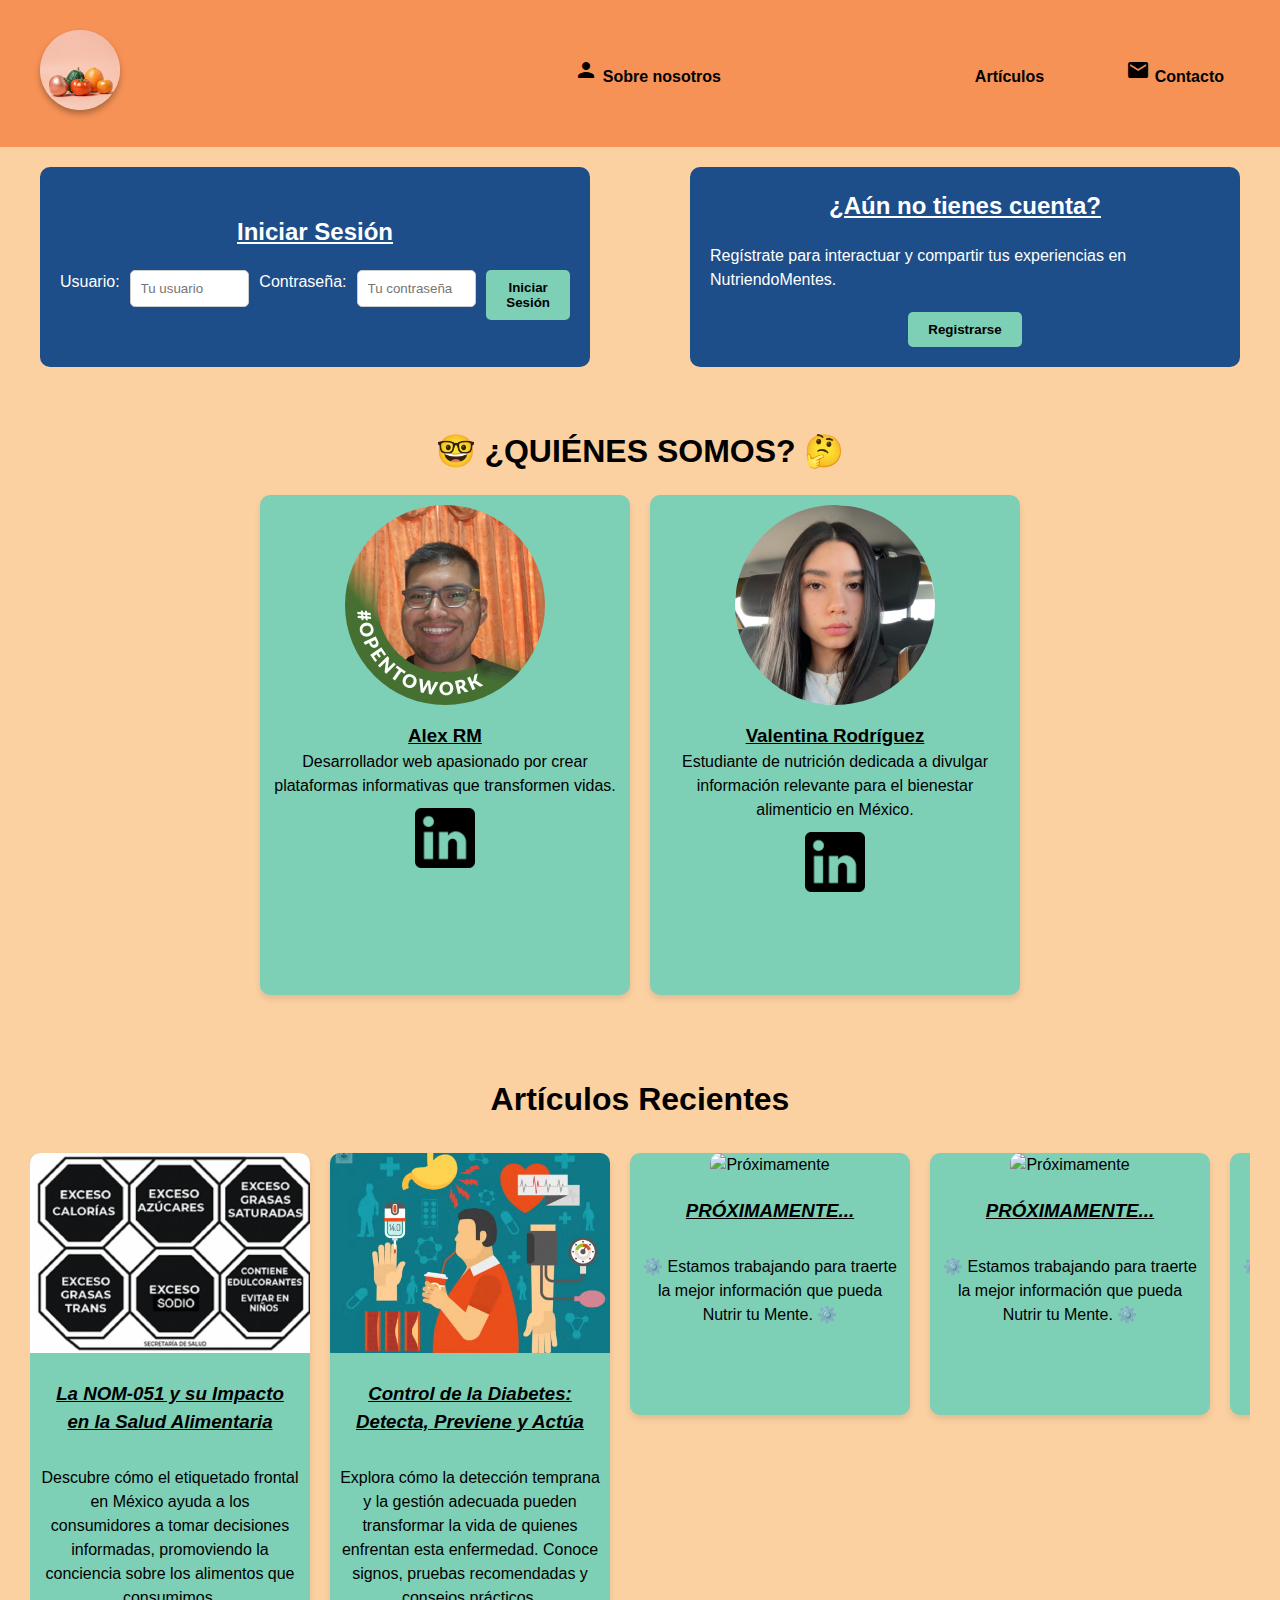
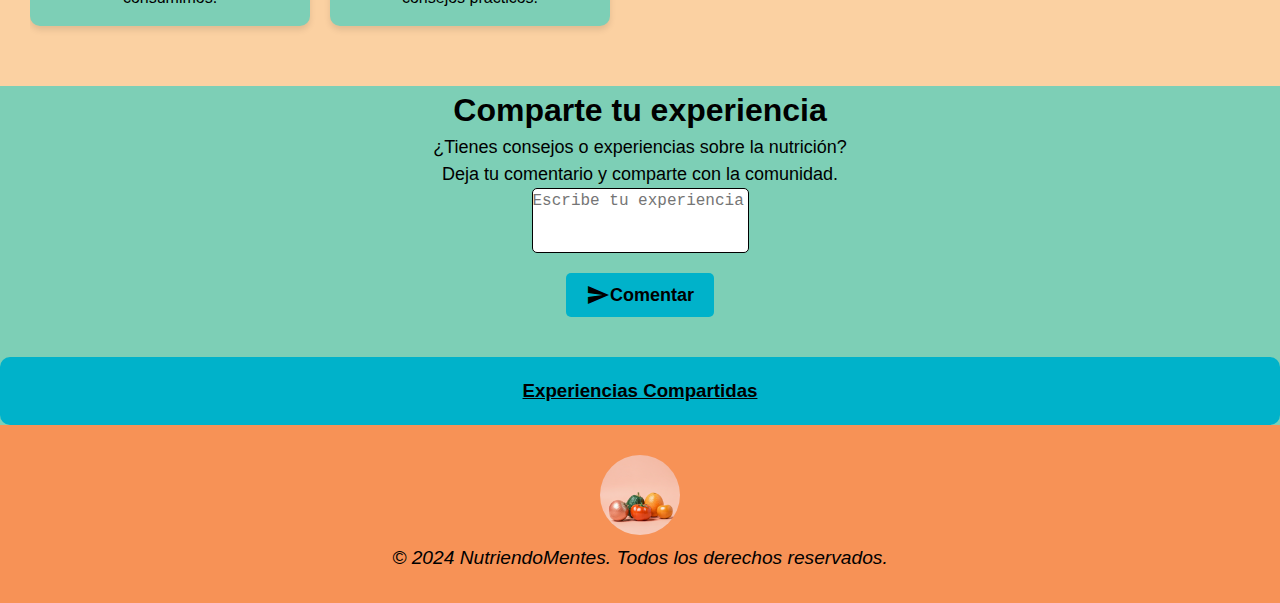
==== commit bde4826a: "Se añade funcionalidad a la página con Js" ====
--- a/index.html
+++ b/index.html
@@ -43,7 +43,7 @@
     </div>
     <!-- Sección de Inicio de Sesión y Registro -->
     <section class="signin-signup">
-        <div id="login" class="signin">
+        <div id="login-form" class="signin">
             <h2>Iniciar Sesión</h2>
             <form class="signin-form">
                 <label for="username">Usuario:</label>
@@ -52,6 +52,10 @@
                 <input type="password" id="password" placeholder="Tu contraseña" required>
                 <button type="submit">Iniciar Sesión</button>
             </form>
+        </div>
+        <div id="user-info" style="display: none;">
+            <p>Bienvenido, <span id="username-display"></span></p>
+            <button id="logout-button">Cerrar Sesión</button>
         </div>        
     
         <div id="registro" class="signup">
@@ -151,21 +155,23 @@
             </div>
         </section>
 
-<!-- Sección de Comentarios Colaborativos -->
+<!-- Sección de Comentarios -->
 <section class="experiencias">
-    <form>
+    <form id="comment-form">
     <h2>Comparte tu experiencia</h2>
     <p>¿Tienes consejos o experiencias sobre la nutrición?</p>
     <p>Deja tu comentario y comparte con la comunidad.</p>
-        <textarea placeholder="Escribe tu experiencia"></textarea>
+        <textarea placeholder="Escribe tu experiencia" required></textarea>
         <button type="submit"><span class="material-icons">send</span> <p>Comentar</p></button>
     </form>
+
+    <div id="comment-alert" style="display: none;">
+        <p>Debes iniciar sesión para comentar.</p>
+    </div>
 
     <!-- Lista de comentarios -->
     <ul class="comentarios">
         <h3>Experiencias Compartidas</h3>
-        <li><strong>Usuario 1:</strong> Comentario del usuario.</li>
-        <li><strong>Usuario 2:</strong> Otro comentario.</li>
     </ul>
 </section>
 </main>
@@ -175,5 +181,6 @@
 <p>&copy; 2024 NutriendoMentes. Todos los derechos reservados.</p>
 </footer>
     </main>
+<script src="./js/main.js"></script>
 </body>
 </html>--- a/estilos/style.css
+++ b/estilos/style.css
@@ -6,6 +6,7 @@
     --color5: #1D4E89;
     --color6: #000000;
     --color7: #FFFFFF;
+    --color8: #f5f5f5;
 }
 
 *{
@@ -24,7 +25,7 @@
 header {
     background-color: var(--color2);
     color: var(--color6);
-    padding: 1.875rem 0;
+    padding: 1.875rem;
     text-align: center;
 }
 
@@ -57,10 +58,8 @@
     font-size: larger;
     font-style: italic;
     padding: 1.875rem 0;
-    position: relative;
-    bottom: 0;
-    left: 0;
-    right: 0;
+    flex-grow: 0;
+    flex-shrink: 0;
 }
 
 nav ul {
@@ -75,7 +74,7 @@
 .logo-flotante{
     position: fixed;
     top: 1.875rem;
-    left: 0.625rem;
+    left: 2.5rem;
     width: 5rem;
     height: 5rem;
     border-radius: 50%;
@@ -129,7 +128,7 @@
 
 .signin-signup {
     display: flex;
-    gap: 1.25rem; 
+    gap: 1.25rem;
     align-items: center;
     margin: 1.25rem auto;
     gap: 1.25rem;
@@ -145,7 +144,7 @@
     align-items: center;
     width: 34.375rem;
     height: 12.5rem;
-    margin: auto; 
+    margin: auto;
     background-color: var(--color5);
     color: var(--color7);
     padding: 1.25rem;
@@ -155,12 +154,12 @@
 .signin {
     display: flex;
     flex-direction: column;
-    justify-content: center; 
-    gap: 1.25rem; 
+    justify-content: center;
+    gap: 1.25rem;
     align-items: center;
     width: 34.375rem;
     height: 12.5rem;
-    margin: auto; 
+    margin: auto;
     background-color: var(--color5);
     color: var(--color7);
     padding: 1.25rem;
@@ -174,13 +173,48 @@
     margin: 0 auto;
 }
 
-#login input{
+#login-form input{
     width: 100%;
     height: fit-content;
     padding: 0.625rem;
     border: 1px solid #ccc;
     border-radius: 0.3125rem;
     box-sizing: border-box;
+}
+
+#user-info {
+    display: flex;
+    flex-direction: column;
+    align-items: center;
+    justify-content: center;
+    width: 34.375rem;
+    height: 12.5rem;
+    margin: 1.25rem auto;
+    background-color: var(--color5);
+    color: var(--color7);
+    padding: 1.25rem;
+    border-radius: 0.625rem;
+    text-align: center;
+}
+
+#user-info p {
+    font-size: 1.25rem;
+    margin-bottom: 1rem;
+}
+
+#logout-button {
+    background-color: var(--color4);
+    color: var(--color7);
+    border: none;
+    padding: 0.625rem 1.25rem;
+    border-radius: 0.3125rem;
+    cursor: pointer;
+    font-weight: bold;
+    transition: background-color 0.3s ease;
+}
+
+#logout-button:hover {
+    background-color: var(--color3);
 }
 
 .sobre-nosotros {
@@ -357,12 +391,129 @@
 }
 
 .comentarios {
-    display: inline-block;
-    width: auto;
+    width: 100%;
+    background-color: var(--color4); 
+    padding: 1.25rem;
+    border-radius: 0.625rem;
+    list-style: none;
+    margin-top: 1.25rem;
+}
+
+.comentarios li {
+    background-color: var(--color8); 
+    padding: 0.625rem;
+    border-radius: 0.3125rem;
+    margin-bottom: 0.625rem;
+    box-shadow: 0 2px 4px rgba(0, 0, 0, 0.1);
+}
+
+.comentarios li:last-child {
+    margin-bottom: 0;
+}
+
+.comentarios li strong {
+    font-weight: bold;
+    margin-right: 0.625rem;
+}
+
+.comentarios li p {
+    margin: 0.3125rem 0;
+}
+
+.comentarios li .comment-actions {
+    display: flex;
+    gap: 0.3125rem;
+    margin-top: 0.625rem;
+}
+
+.comentarios li button {
     background-color: var(--color4);
-    padding: 1.25rem;
-    border-radius: 0.625rem;
-    list-style: none;
-    max-height: 25rem;
-    overflow-y: auto;
+    color: var(--color7);
+    border: none;
+    padding: 0.3125rem 0.625rem;
+    border-radius: 0.3125rem;
+    cursor: pointer;
+    font-size: 0.875rem;
+    transition: background-color 0.3s ease;
+}
+
+.comentarios li button:hover {
+    background-color: var(--color3);
+}
+
+@media screen and (max-width: 730px) {
+    header {
+        position: relative;
+        top: 0;
+        left: 0;
+        right: 0;
+        z-index: 110;
+    }
+
+    .logo-flotante {
+        position: fixed;
+        top: 0.5rem;
+        left: 0.5rem;
+    }
+    
+    .navbar {
+        display: flex;
+        flex-direction: column;
+        align-items: center;
+        justify-content: space-between;
+    }
+
+    .nav-menu {
+        display: flex;
+        flex-direction: column;
+        justify-content: space-between;
+        width: 100%;
+    }
+
+    .signin-form {
+        display: grid;
+        grid-template-columns: 1fr;
+    }
+
+    #login-form, .signup {
+        width: 100%;
+        height: fit-content;
+    }
+
+    .contenedor-perfiles {
+        display: flex;
+        flex-direction: column;
+    }
+
+    .contenedor-articulos {
+        display: grid;
+        grid-template-columns: repeat(2, 1fr);
+        grid-gap: 1rem;
+        overflow-x: none;
+        scroll-snap-type: none;
+    }
+
+    .articulo{
+        width: 100%;
+        scroll-snap-align: none;
+    }
+
+    .perfil {
+        width: 100%;
+    }
+}
+
+@media screen and (max-width: 500px) {
+    .contenedor-articulos {
+        display: grid;
+        grid-template-columns: repeat(1, 1fr);
+        grid-gap: 1rem;
+        overflow-x: none;
+        scroll-snap-type: none;
+    }
+
+    .articulo{
+        width: 100%;
+        scroll-snap-align: none;
+    }
 }